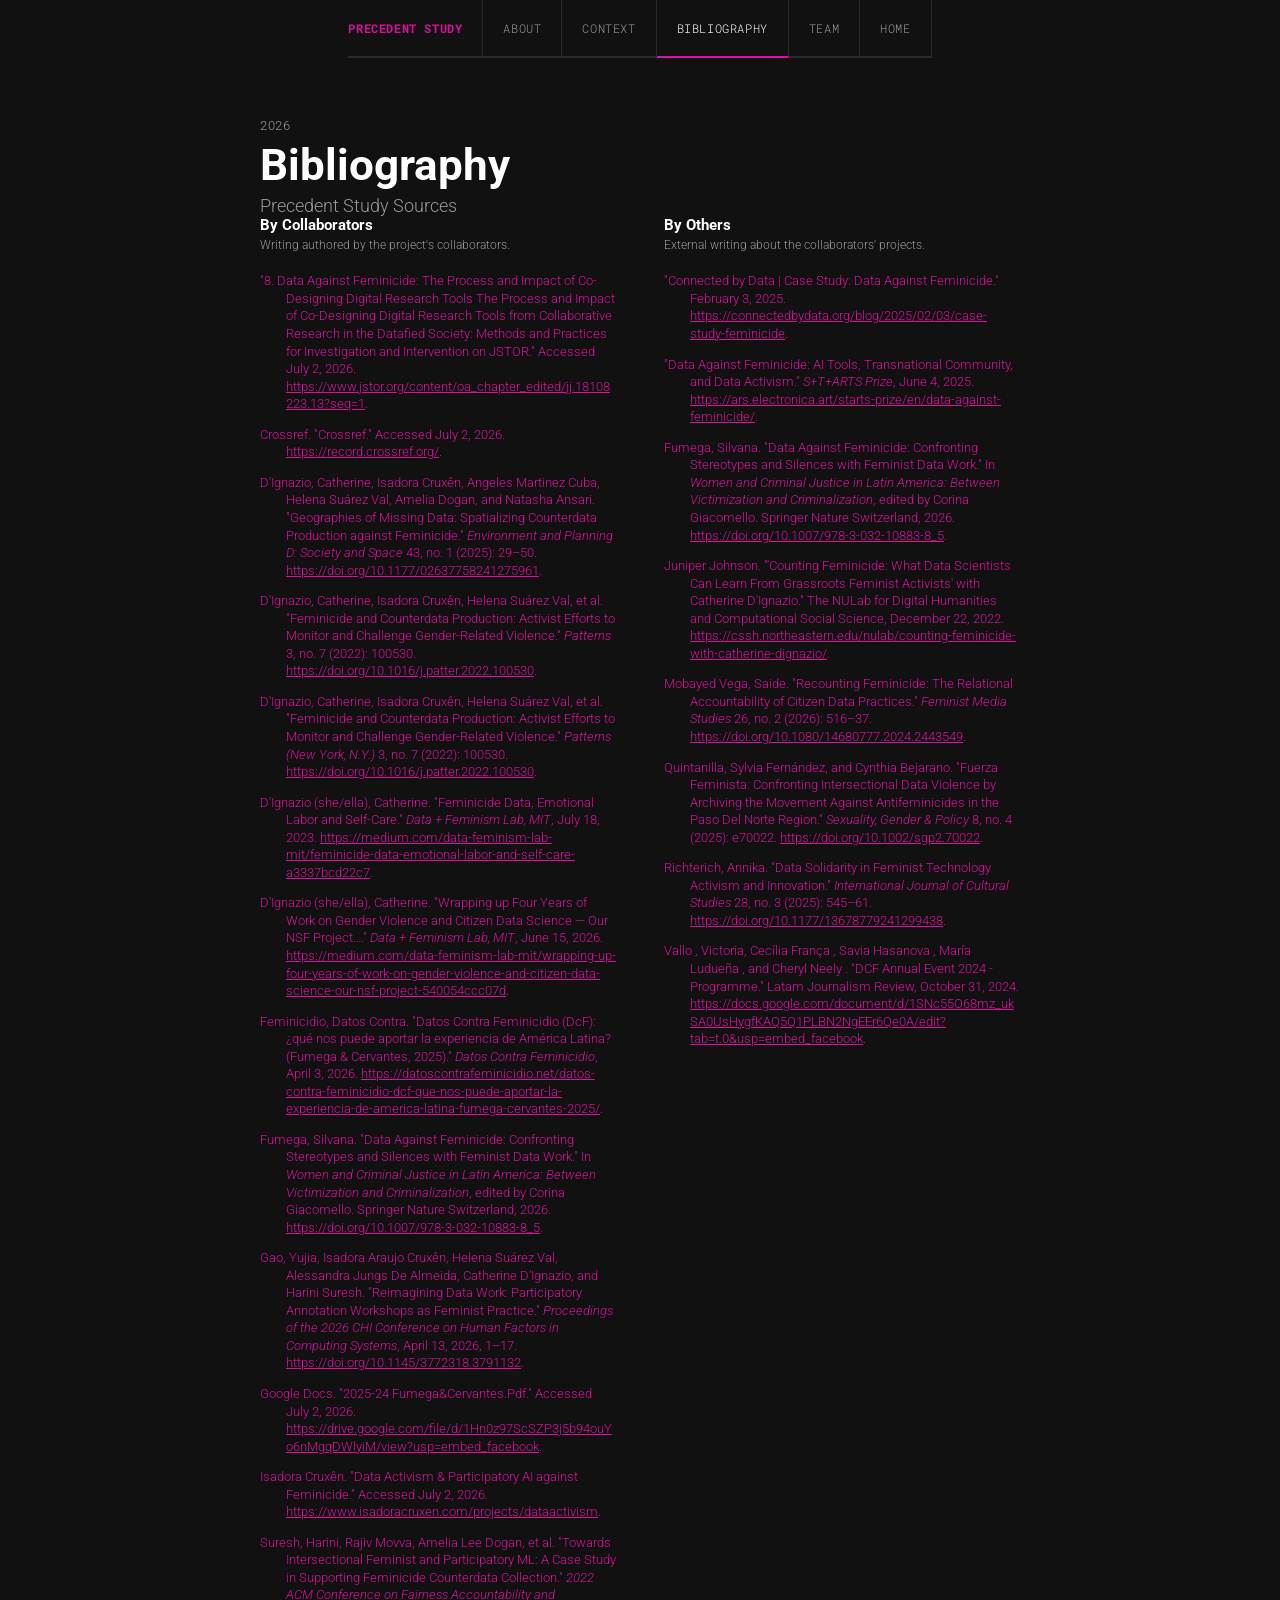
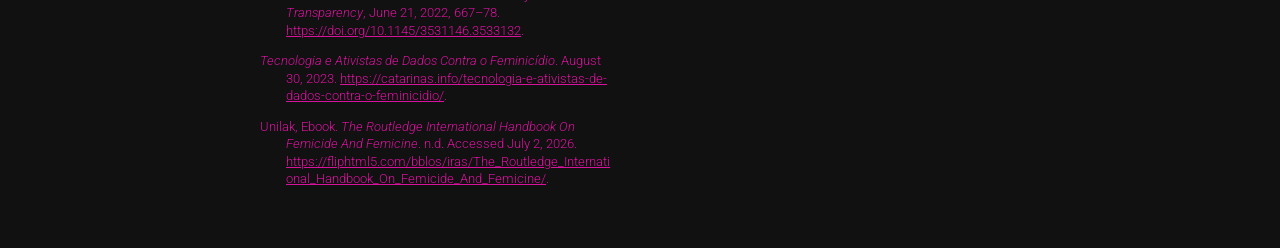
==== bibliography.html @ e040afc7 "Adding the home page into the html In the navigation ribbon" ====
<!DOCTYPE html>
<html lang="en">
<head>                               <!-- Page metadata (not visible on the page) -->
    <meta charset="UTF-8">             <!-- Sets character encoding for special characters -->
    <meta name="viewport" content="width=device-width, initial-scale=1.0">  <!-- Makes layout responsive on mobile -->
    <title>Data Against Feminicide — Bibliography</title>  <!-- Title shown in the browser tab -->
    <link href="https://fonts.googleapis.com/css2?family=Roboto:wght@300;400;700&family=Roboto+Mono:wght@400;700&display=swap" rel="stylesheet">  <!-- Load Google Fonts (Roboto + Roboto Mono) -->
    <link rel="stylesheet" href="style.css">  <!-- Link to our CSS file for styling -->
</head>
<body>
    <!-- Header -->
    <header>
        <div class="left">Precedent Study</div>  <!-- Left side of header with institution name -->
        <nav class="right">                      <!-- Right side navigation between the site's 4 pages -->
            <a href="index.html">About</a>
            <a href="context.html">Context</a>
            <a href="bibliography.html" class="active" aria-current="page">Bibliography</a>  <!-- class="active" highlights this tab; aria-current tells screen readers it's the current page -->
            <a href="team.html">Team</a>
            <a href="home.html">Home</a>
        </nav>
    </header>

    <main>
        <!-- Page intro -->
        <div class="project-meta">2026</div>          <!-- Project year -->
        <div class="project-title">Bibliography</div>  <!-- Main page heading -->
        <div class="project-subtitle">Precedent Study Sources</div>  <!-- Page subheading -->

        <!-- Bibliography section -->
        <div class="bib-columns">  <!-- Grid wrapper to put columns side by side -->

            <!-- Column 1: taken from Zotero -->
            <section class="bib-column">
                <h3 class="bib-column-title">By Collaborators</h3>
                <p class="bib-column-note">Writing authored by the project's collaborators.</p>
                <div class="csl-bib-body" style="line-height: 1.35; margin-left: 2em; text-indent:-2em;">  <!-- Citations pasted in from Zotero/reference manager -->
                    <div class="csl-entry" style="margin-bottom: 1em;">"8. Data Against Feminicide: The Process and Impact of Co-Designing Digital Research Tools The Process and Impact of Co-Designing Digital Research Tools from Collaborative Research in the Datafied Society: Methods and Practices for Investigation and Intervention on JSTOR." Accessed July 2, 2026. <a href="https://www.jstor.org/content/oa_chapter_edited/jj.18108223.13?seq=1" target="_blank" rel="noopener noreferrer">https://www.jstor.org/content/oa_chapter_edited/jj.18108223.13?seq=1</a>.</div>
                    <div class="csl-entry" style="margin-bottom: 1em;">Crossref. "Crossref." Accessed July 2, 2026. <a href="https://record.crossref.org/" target="_blank" rel="noopener noreferrer">https://record.crossref.org/</a>.</div>
                    <div class="csl-entry" style="margin-bottom: 1em;">D'Ignazio, Catherine, Isadora Cruxên, Angeles Martinez Cuba, Helena Suárez Val, Amelia Dogan, and Natasha Ansari. "Geographies of Missing Data: Spatializing Counterdata Production against Feminicide." <i>Environment and Planning D: Society and Space</i> 43, no. 1 (2025): 29–50. <a href="https://doi.org/10.1177/02637758241275961" target="_blank" rel="noopener noreferrer">https://doi.org/10.1177/02637758241275961</a>.</div>
                    <div class="csl-entry" style="margin-bottom: 1em;">D'Ignazio, Catherine, Isadora Cruxên, Helena Suárez Val, et al. "Feminicide and Counterdata Production: Activist Efforts to Monitor and Challenge Gender-Related Violence." <i>Patterns</i> 3, no. 7 (2022): 100530. <a href="https://doi.org/10.1016/j.patter.2022.100530" target="_blank" rel="noopener noreferrer">https://doi.org/10.1016/j.patter.2022.100530</a>.</div>
                    <div class="csl-entry" style="margin-bottom: 1em;">D'Ignazio, Catherine, Isadora Cruxên, Helena Suárez Val, et al. "Feminicide and Counterdata Production: Activist Efforts to Monitor and Challenge Gender-Related Violence." <i>Patterns (New York, N.Y.)</i> 3, no. 7 (2022): 100530. <a href="https://doi.org/10.1016/j.patter.2022.100530" target="_blank" rel="noopener noreferrer">https://doi.org/10.1016/j.patter.2022.100530</a>.</div>
                    <div class="csl-entry" style="margin-bottom: 1em;">D'Ignazio (she/ella), Catherine. "Feminicide Data, Emotional Labor and Self-Care." <i>Data + Feminism Lab, MIT</i>, July 18, 2023. <a href="https://medium.com/data-feminism-lab-mit/feminicide-data-emotional-labor-and-self-care-a3337bcd22c7" target="_blank" rel="noopener noreferrer">https://medium.com/data-feminism-lab-mit/feminicide-data-emotional-labor-and-self-care-a3337bcd22c7</a>.</div>
                    <div class="csl-entry" style="margin-bottom: 1em;">D'Ignazio (she/ella), Catherine. "Wrapping up Four Years of Work on Gender Violence and Citizen Data Science — Our NSF Project…." <i>Data + Feminism Lab, MIT</i>, June 15, 2026. <a href="https://medium.com/data-feminism-lab-mit/wrapping-up-four-years-of-work-on-gender-violence-and-citizen-data-science-our-nsf-project-540054ccc07d" target="_blank" rel="noopener noreferrer">https://medium.com/data-feminism-lab-mit/wrapping-up-four-years-of-work-on-gender-violence-and-citizen-data-science-our-nsf-project-540054ccc07d</a>.</div>
                    <div class="csl-entry" style="margin-bottom: 1em;">Feminicidio, Datos Contra. "Datos Contra Feminicidio (DcF): ¿qué nos puede aportar la experiencia de América Latina? (Fumega &amp; Cervantes, 2025)." <i>Datos Contra Feminicidio</i>, April 3, 2026. <a href="https://datoscontrafeminicidio.net/datos-contra-feminicidio-dcf-que-nos-puede-aportar-la-experiencia-de-america-latina-fumega-cervantes-2025/" target="_blank" rel="noopener noreferrer">https://datoscontrafeminicidio.net/datos-contra-feminicidio-dcf-que-nos-puede-aportar-la-experiencia-de-america-latina-fumega-cervantes-2025/</a>.</div>
                    <div class="csl-entry" style="margin-bottom: 1em;">Fumega, Silvana. "Data Against Feminicide: Confronting Stereotypes and Silences with Feminist Data Work." In <i>Women and Criminal Justice in Latin America: Between Victimization and Criminalization</i>, edited by Corina Giacomello. Springer Nature Switzerland, 2026. <a href="https://doi.org/10.1007/978-3-032-10883-8_5" target="_blank" rel="noopener noreferrer">https://doi.org/10.1007/978-3-032-10883-8_5</a>.</div>
                    <div class="csl-entry" style="margin-bottom: 1em;">Gao, Yujia, Isadora Araujo Cruxên, Helena Suárez Val, Alessandra Jungs De Almeida, Catherine D'Ignazio, and Harini Suresh. "Reimagining Data Work: Participatory Annotation Workshops as Feminist Practice." <i>Proceedings of the 2026 CHI Conference on Human Factors in Computing Systems</i>, April 13, 2026, 1–17. <a href="https://doi.org/10.1145/3772318.3791132" target="_blank" rel="noopener noreferrer">https://doi.org/10.1145/3772318.3791132</a>.</div>
                    <div class="csl-entry" style="margin-bottom: 1em;">Google Docs. "2025-24 Fumega&amp;Cervantes.Pdf." Accessed July 2, 2026. <a href="https://drive.google.com/file/d/1Hn0z97ScSZP3j5b94ouYo6nMgqDWlyiM/view?usp=embed_facebook" target="_blank" rel="noopener noreferrer">https://drive.google.com/file/d/1Hn0z97ScSZP3j5b94ouYo6nMgqDWlyiM/view?usp=embed_facebook</a>.</div>
                    <div class="csl-entry" style="margin-bottom: 1em;">Isadora Cruxên. "Data Activism &amp; Participatory AI against Feminicide." Accessed July 2, 2026. <a href="https://www.isadoracruxen.com/projects/dataactivism" target="_blank" rel="noopener noreferrer">https://www.isadoracruxen.com/projects/dataactivism</a>.</div>
                    <div class="csl-entry" style="margin-bottom: 1em;">Suresh, Harini, Rajiv Movva, Amelia Lee Dogan, et al. "Towards Intersectional Feminist and Participatory ML: A Case Study in Supporting Feminicide Counterdata Collection." <i>2022 ACM Conference on Fairness Accountability and Transparency</i>, June 21, 2022, 667–78. <a href="https://doi.org/10.1145/3531146.3533132" target="_blank" rel="noopener noreferrer">https://doi.org/10.1145/3531146.3533132</a>.</div>
                    <div class="csl-entry" style="margin-bottom: 1em;"><i>Tecnologia e Ativistas de Dados Contra o Feminicídio</i>. August 30, 2023. <a href="https://catarinas.info/tecnologia-e-ativistas-de-dados-contra-o-feminicidio/" target="_blank" rel="noopener noreferrer">https://catarinas.info/tecnologia-e-ativistas-de-dados-contra-o-feminicidio/</a>.</div>
                    <div class="csl-entry">Unilak, Ebook. <i>The Routledge International Handbook On Femicide And Femicine</i>. n.d. Accessed July 2, 2026. <a href="https://fliphtml5.com/bblos/iras/The_Routledge_International_Handbook_On_Femicide_And_Femicine/" target="_blank" rel="noopener noreferrer">https://fliphtml5.com/bblos/iras/The_Routledge_International_Handbook_On_Femicide_And_Femicine/</a>.</div>
                </div>
            </section>

            <!-- Column 2: taken from Zotero -->
            <section class="bib-column">
                <h3 class="bib-column-title">By Others</h3>
                <p class="bib-column-note">External writing about the collaborators' projects.</p>
                <div class="csl-bib-body" style="line-height: 1.35; margin-left: 2em; text-indent:-2em;">
                    <div class="csl-entry" style="margin-bottom: 1em;">"Connected by Data | Case Study: Data Against Feminicide." February 3, 2025. <a href="https://connectedbydata.org/blog/2025/02/03/case-study-feminicide" target="_blank" rel="noopener noreferrer">https://connectedbydata.org/blog/2025/02/03/case-study-feminicide</a>.</div>
                    <div class="csl-entry" style="margin-bottom: 1em;">"Data Against Feminicide: AI Tools, Transnational Community, and Data Activism." <i>S+T+ARTS Prize</i>, June 4, 2025. <a href="https://ars.electronica.art/starts-prize/en/data-against-feminicide/" target="_blank" rel="noopener noreferrer">https://ars.electronica.art/starts-prize/en/data-against-feminicide/</a>.</div>
                    <div class="csl-entry" style="margin-bottom: 1em;">Fumega, Silvana. "Data Against Feminicide: Confronting Stereotypes and Silences with Feminist Data Work." In <i>Women and Criminal Justice in Latin America: Between Victimization and Criminalization</i>, edited by Corina Giacomello. Springer Nature Switzerland, 2026. <a href="https://doi.org/10.1007/978-3-032-10883-8_5" target="_blank" rel="noopener noreferrer">https://doi.org/10.1007/978-3-032-10883-8_5</a>.</div>
                    <div class="csl-entry" style="margin-bottom: 1em;">Juniper Johnson. "'Counting Feminicide: What Data Scientists Can Learn From Grassroots Feminist Activists' with Catherine D'Ignazio." The NULab for Digital Humanities and Computational Social Science, December 22, 2022. <a href="https://cssh.northeastern.edu/nulab/counting-feminicide-with-catherine-dignazio/" target="_blank" rel="noopener noreferrer">https://cssh.northeastern.edu/nulab/counting-feminicide-with-catherine-dignazio/</a>.</div>
                    <div class="csl-entry" style="margin-bottom: 1em;">Mobayed Vega, Saide. "Recounting Feminicide: The Relational Accountability of Citizen Data Practices." <i>Feminist Media Studies</i> 26, no. 2 (2026): 516–37. <a href="https://doi.org/10.1080/14680777.2024.2443549" target="_blank" rel="noopener noreferrer">https://doi.org/10.1080/14680777.2024.2443549</a>.</div>
                    <div class="csl-entry" style="margin-bottom: 1em;">Quintanilla, Sylvia Fernández, and Cynthia Bejarano. "Fuerza Feminista: Confronting Intersectional Data Violence by Archiving the Movement Against Antifeminicides in the Paso Del Norte Region." <i>Sexuality, Gender &amp; Policy</i> 8, no. 4 (2025): e70022. <a href="https://doi.org/10.1002/sgp2.70022" target="_blank" rel="noopener noreferrer">https://doi.org/10.1002/sgp2.70022</a>.</div>
                    <div class="csl-entry" style="margin-bottom: 1em;">Richterich, Annika. "Data Solidarity in Feminist Technology Activism and Innovation." <i>International Journal of Cultural Studies</i> 28, no. 3 (2025): 545–61. <a href="https://doi.org/10.1177/13678779241299438" target="_blank" rel="noopener noreferrer">https://doi.org/10.1177/13678779241299438</a>.</div>
                    <div class="csl-entry">Vallo , Victoria, Cecília França , Savia Hasanova , María Ludueña , and Cheryl Neely . "DCF Annual Event 2024 - Programme." Latam Journalism Review, October 31, 2024. <a href="https://docs.google.com/document/d/1SNc55O68mz_ukSA0UsHygfKAQ5Q1PLBN2NgEEr6Qe0A/edit?tab=t.0&amp;usp=embed_facebook" target="_blank" rel="noopener noreferrer">https://docs.google.com/document/d/1SNc55O68mz_ukSA0UsHygfKAQ5Q1PLBN2NgEEr6Qe0A/edit?tab=t.0&amp;usp=embed_facebook</a>.</div>
                </div>
            </section>

        </div>
    </main>

    <script src="script.js"></script>  <!-- Link to our JS file (currently just a hook for future use) -->
</body>
</html>
---- style.css ----
@import url('https://fonts.googleapis.com/css2?family=Roboto:wght@300;400;700&family=Roboto+Mono:wght@400;700&display=swap');  /* Import Google Fonts */

* {                                  /* Target every element on the page */
  box-sizing: border-box;             /* Include padding/border in an element's width instead of adding to it */
}

body {                              /* Target the entire page body */
  font-family: 'Roboto', sans-serif;  /* Set the font to Roboto, with sans-serif as backup */
  font-weight: 300;                   /* Set default text thickness to light */
  background-color: #111;             /* Set background color to near-black */
  color: rgb(255, 255, 255);           /* Set text color to pink */
  margin: 0;                          /* Remove default spacing around the body */
  padding: 0;                         /* Remove default internal spacing */
}

/* Header */

header {                             /* Target the top header bar (ribbon nav) */
  display: flex;                      /* Lay out header items in a row */
  align-items: center;                /* Vertically center the label and tabs */
  justify-content: center;            /* Horizontally center the label+tabs group; the bar itself still spans the full page width */
  padding: 0 20px;                    /* Add left/right spacing inside the header */
  font-family: 'Roboto Mono', monospace;  /* Give the ribbon a monospace, code-like feel */
  font-size: 12px;                    /* Set font size to 12 pixels */
  letter-spacing: 0.05em;             /* Add slight space between letters */
  text-transform: uppercase;          /* Convert header text to all capital letters */
}

header .left {                       /* Target the left project label */
  padding: 20px 20px 20px 0;          /* Add spacing around the label */
  border-bottom: 2px solid #2a2a2a;   /* Draw the grey line under the label */
  color: rgb(216, 18, 157);           /* Set label color to pink */
  font-weight: 700;                   /* Make the label bold */
}

header .right {                      /* Target the nav holding the page tabs */
  display: flex;                      /* Lay the tabs out in a row */
  flex-wrap: wrap;                    /* Allow tabs to wrap onto a new line on narrow screens */
  border-left: 1px solid #2a2a2a;     /* Draw a divider line before the first tab */
}

header .right a {                    /* Target each nav tab */
  padding: 20px;                      /* Add spacing inside each tab */
  border-right: 1px solid #2a2a2a;    /* Draw a divider line after each tab */
  border-bottom: 2px solid #2a2a2a;   /* Draw the grey line under each tab (lines up with the label's line) */
  color: #999;                        /* Set inactive tab color to muted grey */
  text-decoration: none;              /* Remove the default underline */
}

header .right a:hover,               /* Target a tab when hovered or keyboard-focused */
header .right a:focus-visible {
  color: #fff;                        /* Brighten the tab on hover/focus */
}

header .right a.active {             /* Target the tab for the page currently being viewed */
  color: #fff;                        /* Turn the active tab white */
  border-bottom-color: rgb(216, 18, 157);  /* Change its underline to pink */
}

main {                               /* Target the main content area */
  max-width: 800px;                   /* Limit the maximum width to 800 pixels */
  margin: 60px auto;                  /* Add 60px top/bottom margin, center horizontally */
  padding: 0 20px;                    /* Add 20px left/right padding, no top/bottom */
}

.project-meta {                      /* Target the year label, e.g. "2026" */
  font-size: 13px;                    /* Set font size to 13 pixels */
  color: #999;                        /* Set text color to muted grey */
  letter-spacing: 0.05em;             /* Add slight space between letters */
}

.project-title {                     /* Target the main page heading, e.g. "About" */
  font-size: 44px;                    /* Set font size to 44 pixels */
  font-weight: 700;                   /* Make the text bold */
  line-height: 1.1;                   /* Keep lines close together */
  margin-top: 8px;                    /* Add small space above */
}

.project-subtitle {                  /* Target the page subheading, e.g. "Bibliography" */
  font-size: 18px;                    /* Set font size to 18 pixels */
  font-weight: 300;                   /* Make the text light */
  color: #999;                        /* Set text color to muted grey */
  margin-top: 6px;                    /* Add small space above */
}

.section-title {                      /* Target elements with class="section-title" */
  font-weight: 700;                   /* Make the text bold */
  text-transform: uppercase;          /* Convert text to all capital letters */
  margin-top: 56px;                   /* Add 56 pixels of space above this element */
  margin-bottom: 16px;                /* Add 16 pixels of space below this element */
  padding-bottom: 8px;                /* Add 8 pixels of space inside, below the text */
  font-size: 13px;                    /* Set font size to 13 pixels */
  letter-spacing: 0.08em;             /* Add space between letters */
  border-bottom: 1px solid #2a2a2a;   /* Add a thin line below the section label */
}

/* Collaborators list */

.people-list {                       /* Target the list of collaborators */
  list-style: none;                   /* Remove the default bullet points */
  margin: 0;                          /* Remove default spacing */
  padding: 0;                         /* Remove default spacing */
}

.people-list li {                    /* Target each person row in the list */
  display: flex;                      /* Put name and badge on the same row */
  align-items: baseline;              /* Align text of name and badge */
  justify-content: space-between;     /* Push name left, badge right */
  padding: 12px 0;                    /* Add 12px spacing above/below each row */
  border-bottom: 1px solid #2a2a2a;   /* Add a thin divider line under each row */
  font-size: 15px;                    /* Set font size to 15 pixels */
  font-weight: 300;                   /* Make the text light */
}

.people-list li:first-child {        /* Target only the first person in the list */
  padding-top: 0;                     /* Remove extra space above the first row */
}

.person-country {                    /* Target the country code badge, e.g. "US" */
  font-size: 11px;                    /* Set font size to 11 pixels */
  font-weight: 700;                   /* Make the text bold */
  letter-spacing: 0.08em;             /* Add space between letters */
  color: #111;                        /* Set text color to near-black */
  background-color: rgb(216, 18, 157);  /* Set background color to pink */
  padding: 3px 8px;                   /* Add small spacing inside the badge */
}

/* Bibliography grid */

.bib-columns {                       /* Target the wrapper holding both bibliography lists */
  display: grid;                      /* Arrange children into a grid */
  grid-template-columns: 1fr 1fr;     /* Create 2 equal-width columns */
  gap: 48px;                          /* Add space between the two columns */
}

.bib-column-title {                  /* Target each column's heading, e.g. "By Collaborators" */
  font-size: 15px;                    /* Set font size to 15 pixels */
  font-weight: 700;                   /* Make the text bold */
  margin: 0 0 4px 0;                  /* Add small space below only */
}

.bib-column-note {                   /* Target the short description under each column heading */
  font-size: 12px;                    /* Set font size to 12 pixels */
  color: #999;                        /* Set text color to muted grey */
  margin: 0 0 20px 0;                 /* Add space below only */
  font-weight: 300;                   /* Make the text light */
}

.csl-bib-body {                      /* Target the block of citations inside each column */
  font-size: 13px;                    /* Set font size to 13 pixels */
  font-weight: 300;                   /* Make the text light */
  color: rgb(216, 18, 157);           /* Set text color to pink */
  word-break: break-word;             /* Prevent long URLs from overflowing */
}

.csl-bib-body a {                    /* Target links inside citations */
  color: rgb(216, 18, 157);           /* Set link color to match body text */
  text-decoration: underline;         /* Keep the underline so links are easy to spot */
}

.csl-bib-body a:hover,               /* Target links when hovered or keyboard-focused */
.csl-bib-body a:focus-visible {
  color: #fff;                        /* Turn white on hover/focus for extra visibility */
}

.csl-bib-body--placeholder {         /* Target the placeholder bibliography column */
  color: #555;                        /* Set text color to dim grey */
  font-style: italic;                 /* Italicize the text */
}

.csl-entry--placeholder {            /* Target each placeholder citation entry */
  border-left: 2px solid #2a2a2a;     /* Add a marker line on the left */
  padding-left: 10px;                 /* Add spacing between the line and text */
  margin-left: -12px;                 /* Pull the line back to align with other entries */
  text-indent: 0 !important;          /* Cancel the hanging indent used on real citations */
}

/* About / Context body copy */

.body-text {                         /* Target paragraphs of prose on About/Context pages */
  font-size: 15px;                    /* Set font size to 15 pixels */
  font-weight: 300;                   /* Make the text light */
  line-height: 1.6;                   /* Add breathing room between lines */
  margin: 0 0 20px 0;                 /* Add space below only */
}

.objectives-list {                   /* Target the list of project objectives */
  margin: 0 0 20px 0;                 /* Add space below only */
  padding-left: 20px;                 /* Keep default bullet indent */
  font-size: 15px;                    /* Set font size to 15 pixels */
  font-weight: 300;                   /* Make the text light */
  line-height: 1.6;                   /* Add breathing room between lines */
}

.objectives-list li {                /* Target each objective item */
  margin-bottom: 10px;                /* Add space below each item */
}

.placeholder-note {                  /* Target copy that still needs to be written */
  font-style: italic;                 /* Italicize the text */
  color: #555;                        /* Set text color to dim grey */
}

/* Mobile */

@media (max-width: 640px) {          /* Apply these styles only on screens 640px wide or smaller */
  header {                            /* Target the header on small screens */
    flex-direction: column;           /* Stack the label above the tabs */
    align-items: stretch;             /* Let the tab row use the full width */
    padding: 0 16px;                  /* Reduce side padding */
  }

  header .left {                      /* Target the project label on small screens */
    padding: 16px 0 12px 0;           /* Reduce vertical spacing */
  }

  header .right {                     /* Target the tab row on small screens */
    border-left: none;                /* Drop the leading divider once stacked */
  }

  header .right a {                   /* Target each tab on small screens */
    padding: 12px 14px;                /* Reduce tab padding */
  }

  .project-title {                    /* Target the page heading on small screens */
    font-size: 32px;                  /* Reduce font size to 32 pixels */
  }

  .bib-columns {                      /* Target the bibliography grid on small screens */
    grid-template-columns: 1fr;       /* Switch to a single column */
    gap: 40px;                        /* Add space between the stacked columns */
  }
}
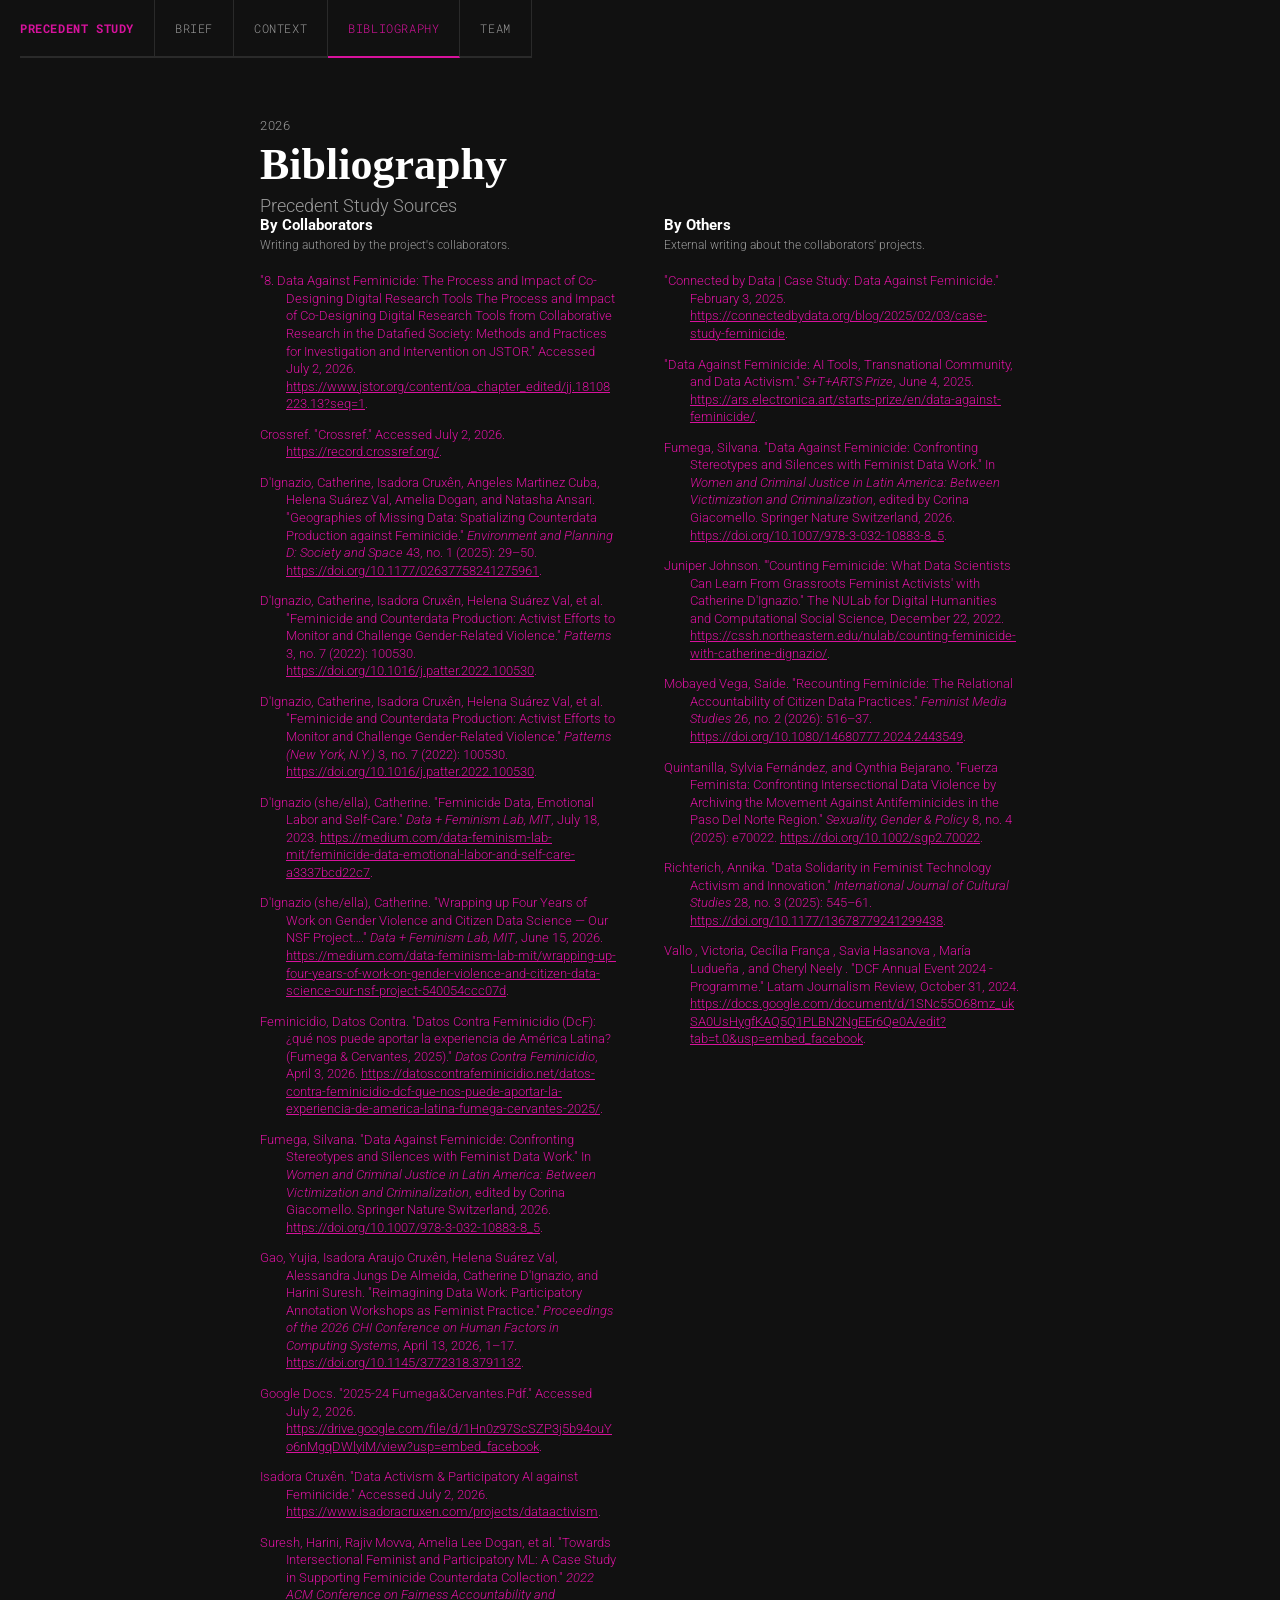
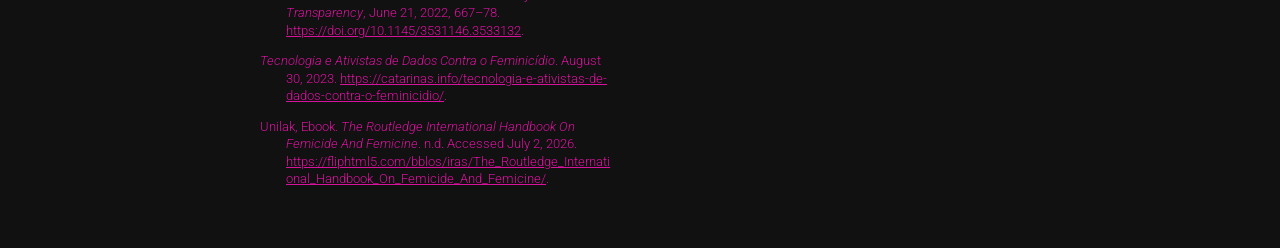
==== commit eb41fafa: "Complete Overhaul of formatting Removed home page" ====
--- a/bibliography.html
+++ b/bibliography.html
@@ -12,11 +12,10 @@
     <header>
         <div class="left">Precedent Study</div>  <!-- Left side of header with institution name -->
         <nav class="right">                      <!-- Right side navigation between the site's 4 pages -->
-            <a href="index.html">About</a>
+            <a href="index.html">Brief</a>
             <a href="context.html">Context</a>
             <a href="bibliography.html" class="active" aria-current="page">Bibliography</a>  <!-- class="active" highlights this tab; aria-current tells screen readers it's the current page -->
             <a href="team.html">Team</a>
-            <a href="home.html">Home</a>
         </nav>
     </header>
 
--- a/style.css
+++ b/style.css
@@ -18,7 +18,6 @@
 header {                             /* Target the top header bar (ribbon nav) */
   display: flex;                      /* Lay out header items in a row */
   align-items: center;                /* Vertically center the label and tabs */
-  justify-content: center;            /* Horizontally center the label+tabs group; the bar itself still spans the full page width */
   padding: 0 20px;                    /* Add left/right spacing inside the header */
   font-family: 'Roboto Mono', monospace;  /* Give the ribbon a monospace, code-like feel */
   font-size: 12px;                    /* Set font size to 12 pixels */
@@ -53,7 +52,7 @@
 }
 
 header .right a.active {             /* Target the tab for the page currently being viewed */
-  color: #fff;                        /* Turn the active tab white */
+  color: rgb(216, 18, 157);           /* Turn the active tab pink to match the site's accent color */
   border-bottom-color: rgb(216, 18, 157);  /* Change its underline to pink */
 }
 
@@ -70,6 +69,7 @@
 }
 
 .project-title {                     /* Target the main page heading, e.g. "About" */
+  font-family: Georgia, 'Times New Roman', Times, serif;  /* Use a serif font just for the headline */
   font-size: 44px;                    /* Set font size to 44 pixels */
   font-weight: 700;                   /* Make the text bold */
   line-height: 1.1;                   /* Keep lines close together */
@@ -201,6 +201,26 @@
   color: #555;                        /* Set text color to dim grey */
 }
 
+/* Callout box */
+
+.callout {                           /* Target a highlighted callout box, e.g. a "Note" */
+  border-left: 3px solid rgb(216, 18, 157);  /* Add a pink accent line on the left */
+  background-color: #1a1a1a;          /* Set a slightly lighter background than the page */
+  padding: 20px 24px;                 /* Add spacing inside the box */
+  margin: 24px 0;                     /* Add spacing above/below the box */
+  font-style: italic;                 /* Italicize the text */
+  font-size: 14px;                    /* Set font size to 14 pixels */
+  line-height: 1.6;                   /* Add breathing room between lines */
+}
+
+.callout-label {                     /* Target the bold label at the start of a callout, e.g. "NOTE" */
+  font-style: normal;                 /* Cancel the italic set on .callout */
+  font-weight: 700;                   /* Make the label bold */
+  color: rgb(216, 18, 157);           /* Set label color to pink */
+  text-transform: uppercase;          /* Convert the label to all capital letters */
+  margin-right: 6px;                  /* Add a little space after the label */
+}
+
 /* Mobile */
 
 @media (max-width: 640px) {          /* Apply these styles only on screens 640px wide or smaller */
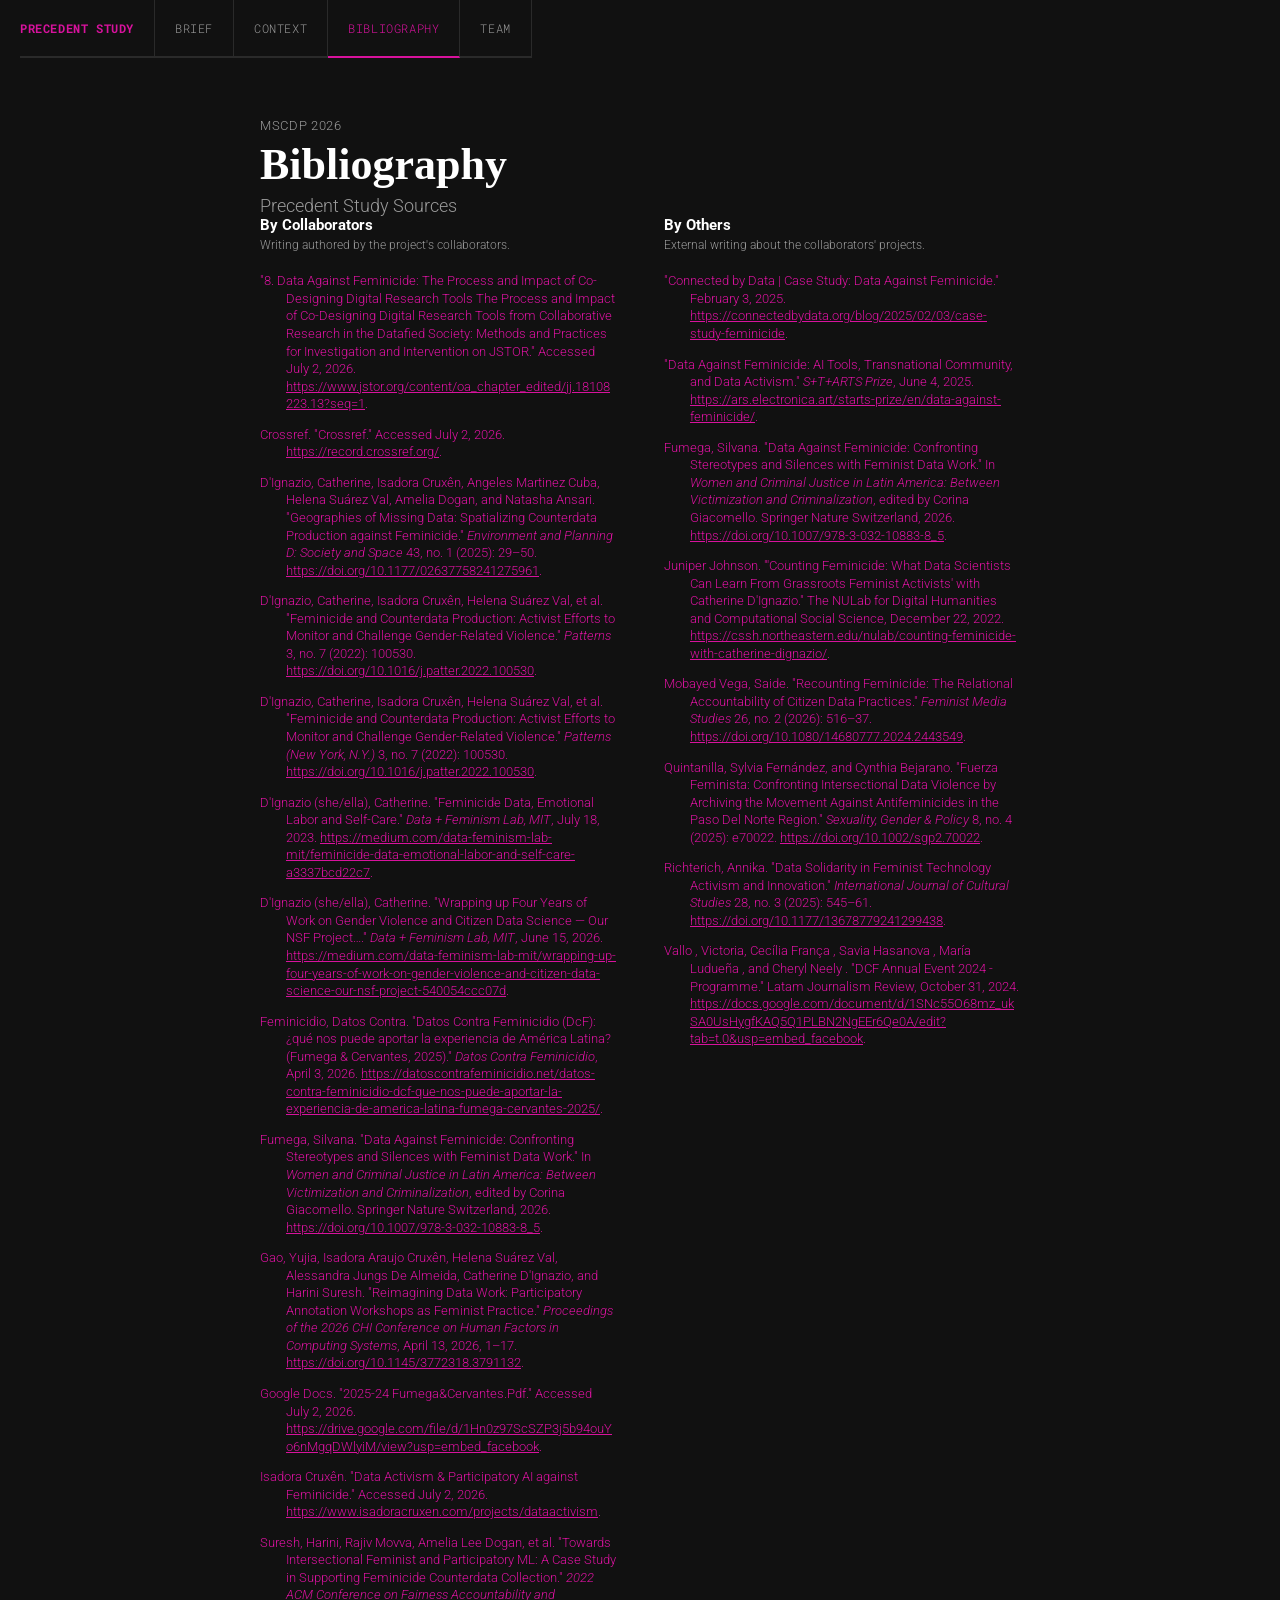
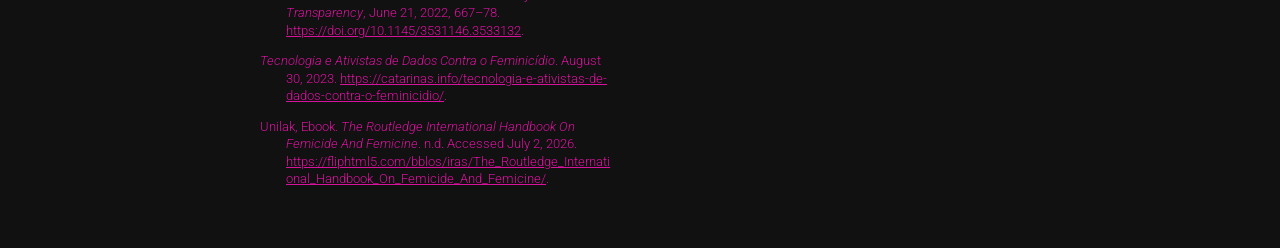
==== commit 8c0e370f: "Update bibliography.html Changing headings" ====
--- a/bibliography.html
+++ b/bibliography.html
@@ -21,7 +21,7 @@
 
     <main>
         <!-- Page intro -->
-        <div class="project-meta">2026</div>          <!-- Project year -->
+        <div class="project-meta">MSCDP 2026</div>          <!-- Project year -->
         <div class="project-title">Bibliography</div>  <!-- Main page heading -->
         <div class="project-subtitle">Precedent Study Sources</div>  <!-- Page subheading -->
 
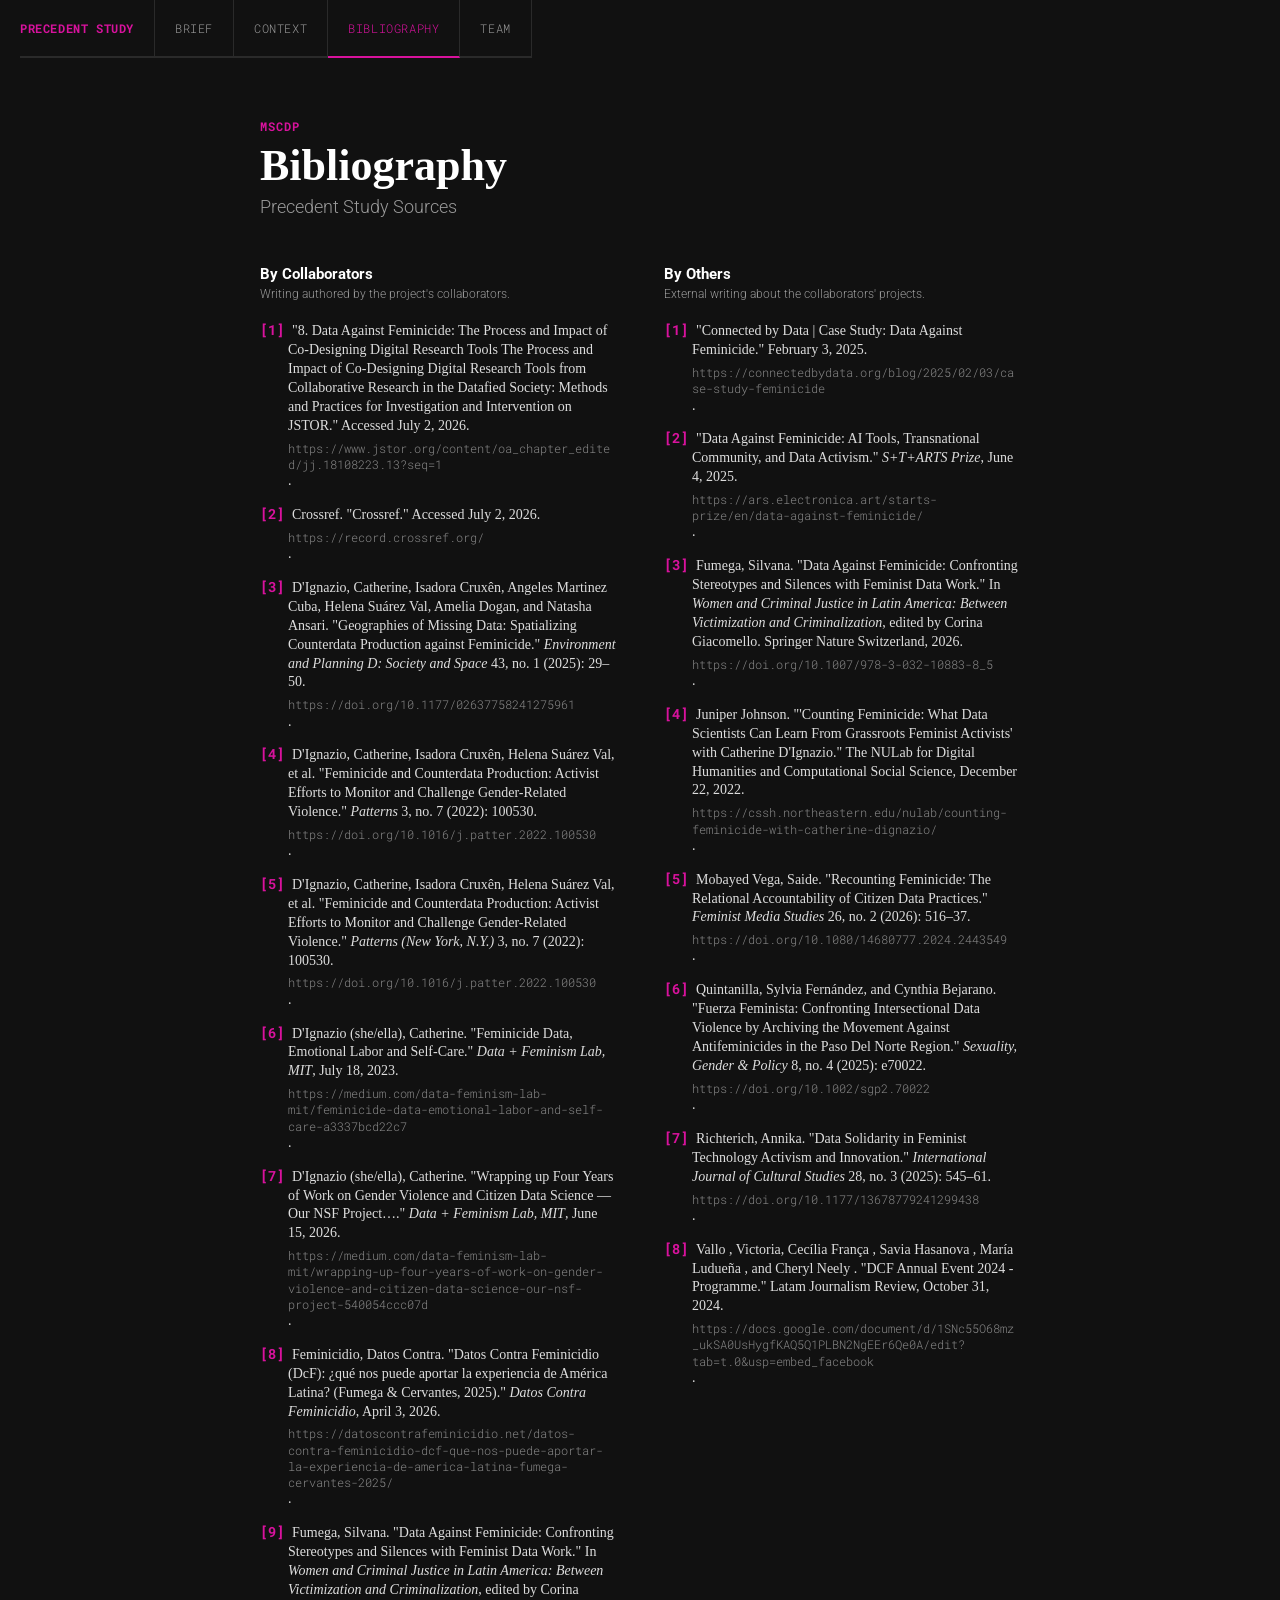
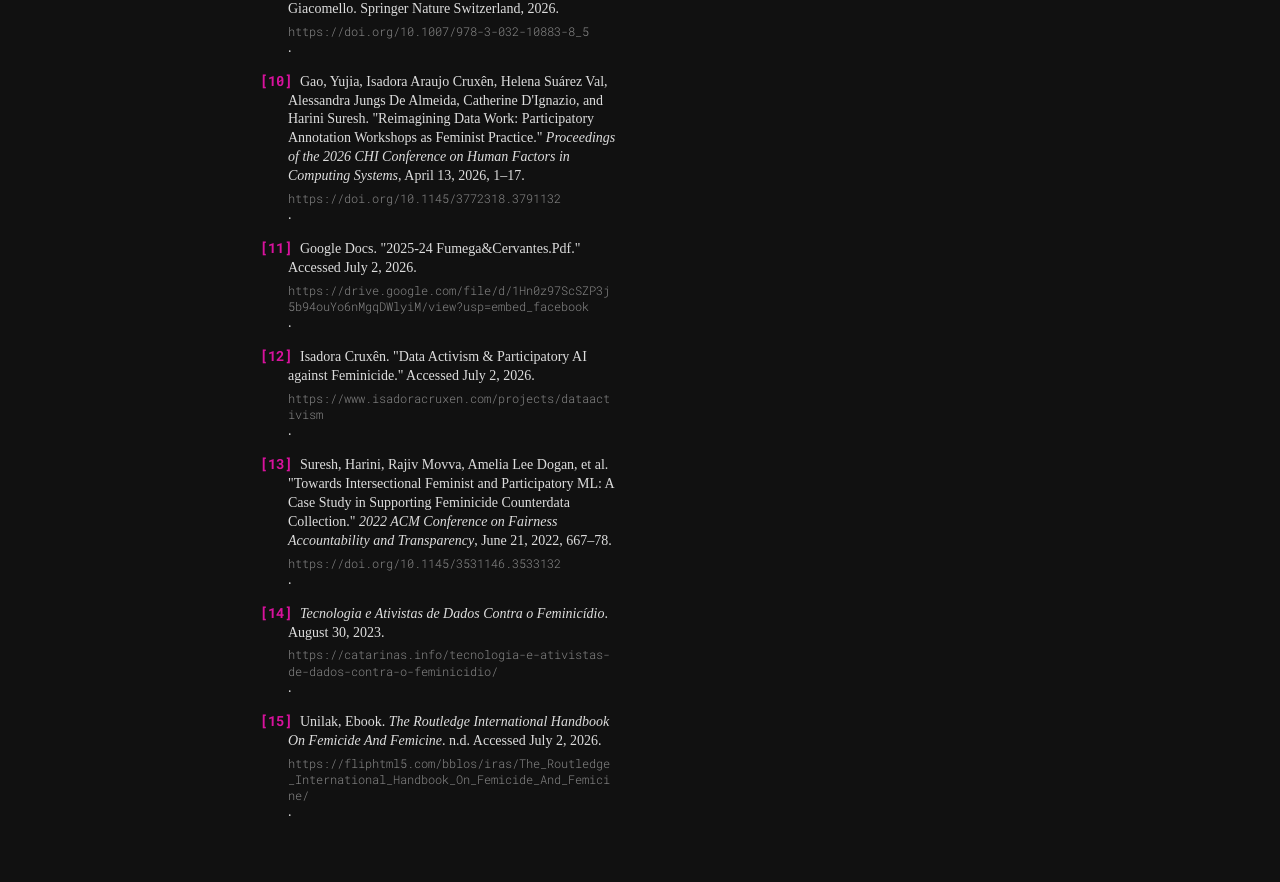
==== commit 845b77ec: "Updating the Headers in everything Also adjusted the CSS" ====
--- a/bibliography.html
+++ b/bibliography.html
@@ -21,7 +21,7 @@
 
     <main>
         <!-- Page intro -->
-        <div class="project-meta">MSCDP 2026</div>          <!-- Project year -->
+        <div class="project-meta">MSCDP</div>          <!-- Project year -->
         <div class="project-title">Bibliography</div>  <!-- Main page heading -->
         <div class="project-subtitle">Precedent Study Sources</div>  <!-- Page subheading -->
 
--- a/style.css
+++ b/style.css
@@ -8,7 +8,7 @@
   font-family: 'Roboto', sans-serif;  /* Set the font to Roboto, with sans-serif as backup */
   font-weight: 300;                   /* Set default text thickness to light */
   background-color: #111;             /* Set background color to near-black */
-  color: rgb(255, 255, 255);           /* Set text color to pink */
+  color: rgb(255, 255, 255);           /* Set text color to white */
   margin: 0;                          /* Remove default spacing around the body */
   padding: 0;                         /* Remove default internal spacing */
 }
@@ -62,10 +62,13 @@
   padding: 0 20px;                    /* Add 20px left/right padding, no top/bottom */
 }
 
-.project-meta {                      /* Target the year label, e.g. "2026" */
-  font-size: 13px;                    /* Set font size to 13 pixels */
-  color: #999;                        /* Set text color to muted grey */
-  letter-spacing: 0.05em;             /* Add slight space between letters */
+.project-meta {                      /* Target the small eyebrow label above the headline, e.g. "2026" */
+  font-family: 'Roboto Mono', monospace;  /* Match the ribbon's monospace look */
+  font-size: 12px;                    /* Set font size to 12 pixels */
+  font-weight: 700;                   /* Make the label bold */
+  color: rgb(216, 18, 157);           /* Set label color to pink, like the reference's eyebrow text */
+  letter-spacing: 0.08em;             /* Add space between letters */
+  text-transform: uppercase;          /* Convert the label to all capital letters */
 }
 
 .project-title {                     /* Target the main page heading, e.g. "About" */
@@ -131,6 +134,7 @@
   display: grid;                      /* Arrange children into a grid */
   grid-template-columns: 1fr 1fr;     /* Create 2 equal-width columns */
   gap: 48px;                          /* Add space between the two columns */
+  margin-top: 48px;                   /* Add space above, separating it from the subtitle */
 }
 
 .bib-column-title {                  /* Target each column's heading, e.g. "By Collaborators" */
@@ -147,20 +151,39 @@
 }
 
 .csl-bib-body {                      /* Target the block of citations inside each column */
-  font-size: 13px;                    /* Set font size to 13 pixels */
-  font-weight: 300;                   /* Make the text light */
-  color: rgb(216, 18, 157);           /* Set text color to pink */
+  font-family: Georgia, 'Times New Roman', Times, serif;  /* Use a serif font to match the reference's academic citation look */
+  font-size: 14px;                    /* Set font size to 14 pixels */
+  font-weight: 300;                   /* Make the text light */
+  color: #ddd;                        /* Set text color to soft white */
   word-break: break-word;             /* Prevent long URLs from overflowing */
-}
-
-.csl-bib-body a {                    /* Target links inside citations */
-  color: rgb(216, 18, 157);           /* Set link color to match body text */
-  text-decoration: underline;         /* Keep the underline so links are easy to spot */
+  counter-reset: citation;            /* Start a fresh "[1] [2] [3]..." counter for this column */
+}
+
+.csl-entry {                         /* Target each individual citation entry */
+  counter-increment: citation;        /* Advance the counter by 1 for every entry */
+}
+
+.csl-entry::before {                 /* Insert a numbered marker before each citation */
+  content: "[" counter(citation) "] ";  /* Build the "[1] " label from the counter above */
+  color: rgb(216, 18, 157);           /* Set the marker color to pink */
+  font-family: 'Roboto Mono', monospace;  /* Give the marker a monospace look, matching the ribbon */
+  font-weight: 700;                   /* Make the marker bold */
+}
+
+.csl-bib-body a {                    /* Target links inside citations (the DOI/URL line) */
+  display: block;                     /* Push the link onto its own line below the citation text */
+  text-indent: 0;                     /* Cancel the hanging indent for this line */
+  margin-top: 4px;                    /* Add a little space above the link */
+  font-family: 'Roboto Mono', monospace;  /* Give the link a small monospace look, like a DOI */
+  font-size: 12px;                    /* Set font size to 12 pixels */
+  color: #888;                        /* Set link color to muted grey, matching the reference's DOI style */
+  text-decoration: none;              /* Remove the underline for a cleaner look */
 }
 
 .csl-bib-body a:hover,               /* Target links when hovered or keyboard-focused */
 .csl-bib-body a:focus-visible {
-  color: #fff;                        /* Turn white on hover/focus for extra visibility */
+  color: #fff;                        /* Brighten the link on hover/focus */
+  text-decoration: underline;         /* Restore the underline as a hover cue */
 }
 
 .csl-bib-body--placeholder {         /* Target the placeholder bibliography column */
@@ -208,6 +231,7 @@
   background-color: #1a1a1a;          /* Set a slightly lighter background than the page */
   padding: 20px 24px;                 /* Add spacing inside the box */
   margin: 24px 0;                     /* Add spacing above/below the box */
+  font-family: Georgia, 'Times New Roman', Times, serif;  /* Use a serif font to match the reference's callout style */
   font-style: italic;                 /* Italicize the text */
   font-size: 14px;                    /* Set font size to 14 pixels */
   line-height: 1.6;                   /* Add breathing room between lines */
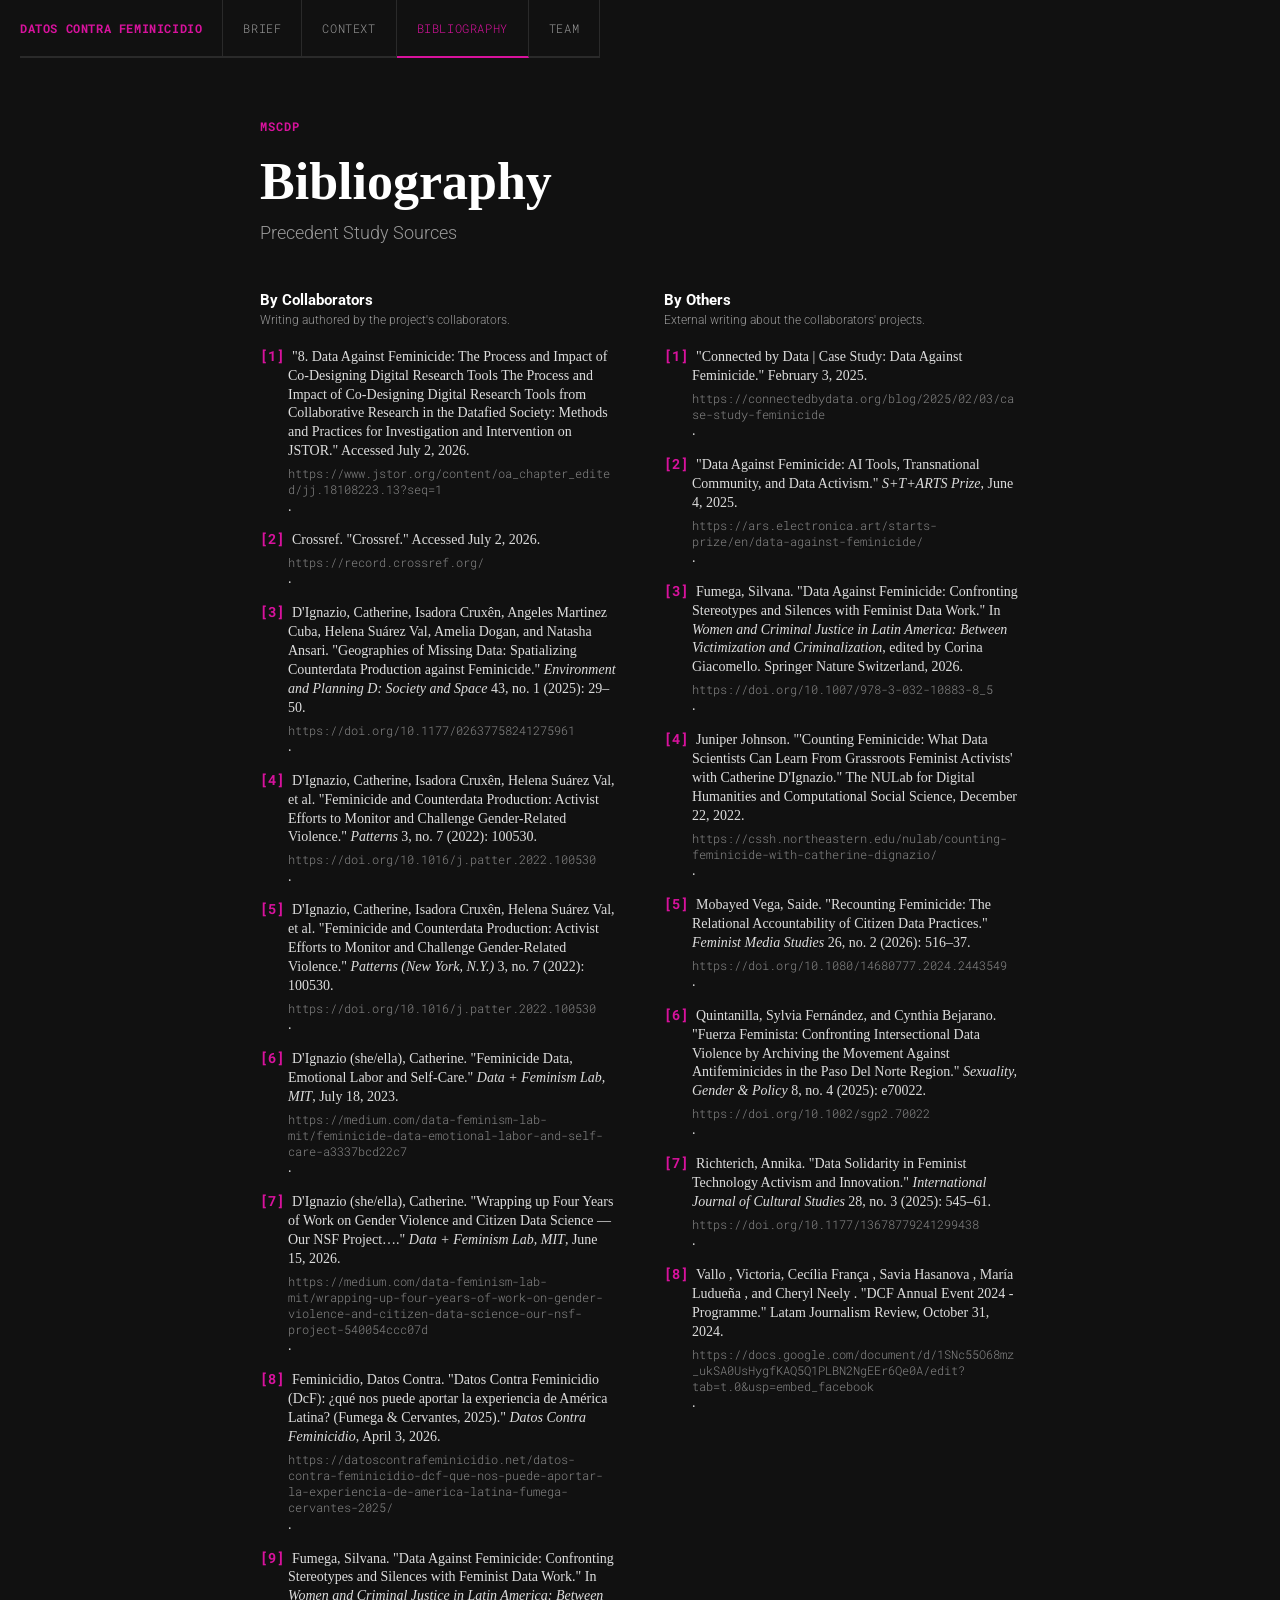
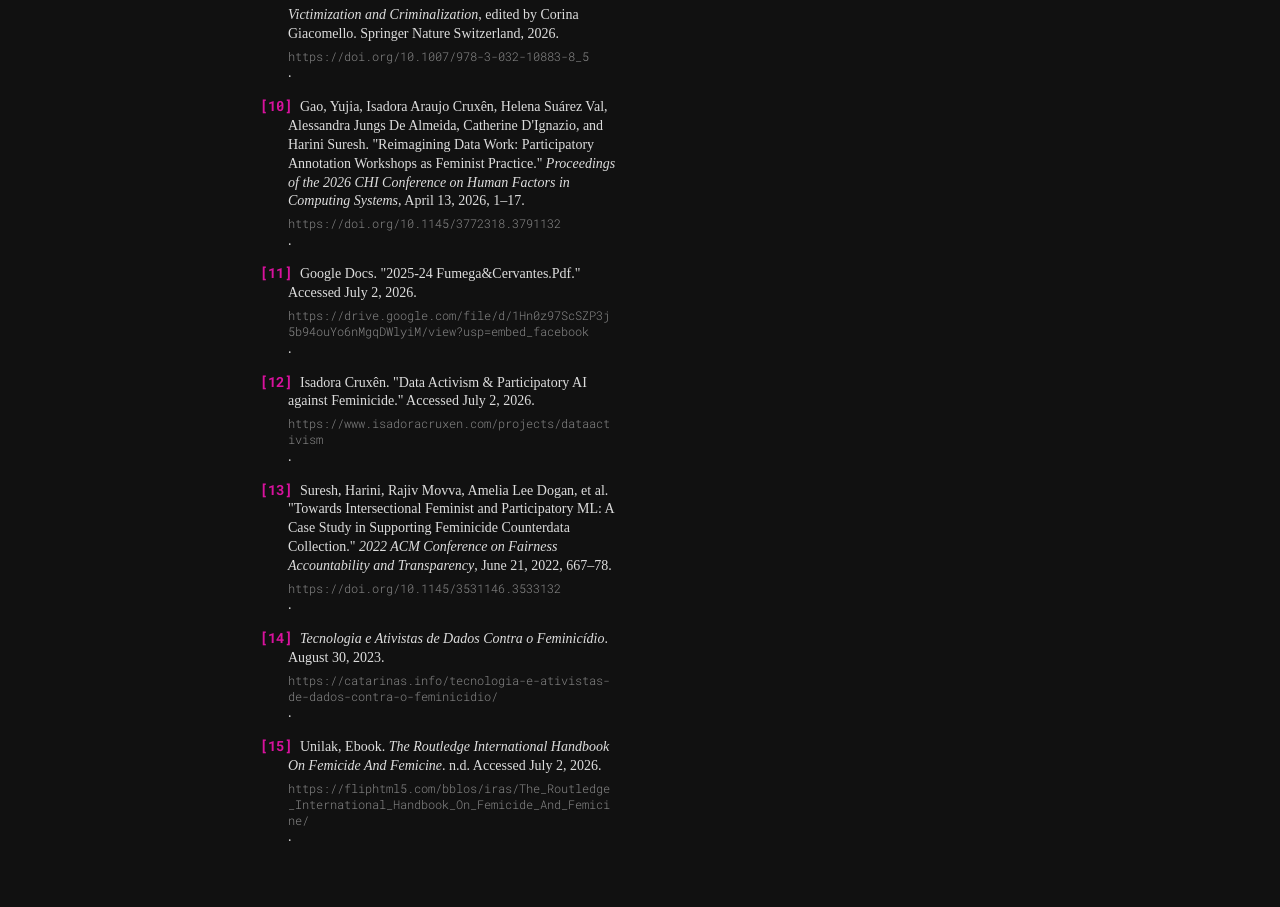
==== commit bdc190d0: "Adjusting HTML adding context to the project, adjusting text and subheadings elsewhere" ====
--- a/bibliography.html
+++ b/bibliography.html
@@ -10,7 +10,7 @@
 <body>
     <!-- Header -->
     <header>
-        <div class="left">Precedent Study</div>  <!-- Left side of header with institution name -->
+        <div class="left">Datos Contra Feminicidio</div>  <!-- Left side of header with institution name -->
         <nav class="right">                      <!-- Right side navigation between the site's 4 pages -->
             <a href="index.html">Brief</a>
             <a href="context.html">Context</a>
--- a/style.css
+++ b/style.css
@@ -73,17 +73,17 @@
 
 .project-title {                     /* Target the main page heading, e.g. "About" */
   font-family: Georgia, 'Times New Roman', Times, serif;  /* Use a serif font just for the headline */
-  font-size: 44px;                    /* Set font size to 44 pixels */
+  font-size: 52px;                    /* Set font size to 52 pixels, matching the reference's larger headline scale */
   font-weight: 700;                   /* Make the text bold */
-  line-height: 1.1;                   /* Keep lines close together */
-  margin-top: 8px;                    /* Add small space above */
+  line-height: 1.15;                  /* Keep lines close together, with a touch more room for the bigger size */
+  margin-top: 18px;                   /* Add more space above, separating it from the eyebrow label */
 }
 
 .project-subtitle {                  /* Target the page subheading, e.g. "Bibliography" */
   font-size: 18px;                    /* Set font size to 18 pixels */
   font-weight: 300;                   /* Make the text light */
   color: #999;                        /* Set text color to muted grey */
-  margin-top: 6px;                    /* Add small space above */
+  margin-top: 10px;                   /* Add a bit more space above */
 }
 
 .section-title {                      /* Target elements with class="section-title" */
@@ -229,8 +229,8 @@
 .callout {                           /* Target a highlighted callout box, e.g. a "Note" */
   border-left: 3px solid rgb(216, 18, 157);  /* Add a pink accent line on the left */
   background-color: #1a1a1a;          /* Set a slightly lighter background than the page */
-  padding: 20px 24px;                 /* Add spacing inside the box */
-  margin: 24px 0;                     /* Add spacing above/below the box */
+  padding: 24px 28px;                 /* Add spacing inside the box, matching the reference's roomier padding */
+  margin: 32px 0;                     /* Add spacing above/below the box */
   font-family: Georgia, 'Times New Roman', Times, serif;  /* Use a serif font to match the reference's callout style */
   font-style: italic;                 /* Italicize the text */
   font-size: 14px;                    /* Set font size to 14 pixels */
@@ -245,6 +245,56 @@
   margin-right: 6px;                  /* Add a little space after the label */
 }
 
+/* Timeline */
+
+.timeline-row {                      /* Target a single timeline row: year, dot, and text */
+  display: grid;                      /* Lay the three parts out side by side */
+  grid-template-columns: 64px 24px 1fr;  /* Fixed width for the year, fixed width for the dot column, the rest for text */
+}
+
+.timeline-year {                     /* Target the year label on the left */
+  text-align: right;                  /* Right-align the year against the dot column */
+  padding-right: 12px;                /* Add space between the year and the dot */
+  padding-top: 2px;                   /* Nudge down to align with the dot */
+  font-family: 'Roboto Mono', monospace;  /* Match the site's monospace labels */
+  font-size: 13px;                    /* Set font size to 13 pixels */
+  font-weight: 700;                   /* Make the year bold */
+}
+
+.timeline-marker {                   /* Target the column holding the dot and connecting line */
+  position: relative;                 /* Let the line be positioned relative to this column */
+  display: flex;                      /* Center the dot horizontally */
+  justify-content: center;            /* Center the dot horizontally within the column */
+}
+
+.timeline-dot {                      /* Target the small circle marking each entry */
+  width: 8px;                         /* Set the dot's width */
+  height: 8px;                        /* Set the dot's height */
+  margin-top: 6px;                    /* Nudge the dot down to align with the year/text */
+  border-radius: 50%;                 /* Turn the square into a circle */
+  background-color: rgb(216, 18, 157);  /* Set the dot color to pink, matching the site's accent color */
+  z-index: 1;                         /* Keep the dot above the connecting line */
+}
+
+.timeline-line {                     /* Target the vertical line connecting one dot to the next */
+  position: absolute;                 /* Position the line independently of normal flow */
+  top: 14px;                          /* Start the line just below the dot */
+  bottom: -16px;                      /* Extend the line down into the next row's gap */
+  width: 1px;                         /* Keep the line thin */
+  background-color: #2a2a2a;          /* Match the grey divider color used elsewhere on the site */
+}
+
+.timeline-text {                     /* Target the description text for each entry */
+  margin: 0 0 24px 0;                  /* Add space below, separating this row from the next */
+  font-size: 15px;                    /* Set font size to 15 pixels */
+  font-weight: 300;                   /* Make the text light */
+  line-height: 1.6;                   /* Add breathing room between lines */
+}
+
+.timeline-row:last-child .timeline-text {  /* Target the description in the final row */
+  margin-bottom: 0;                    /* Remove the extra space after the last entry */
+}
+
 /* Mobile */
 
 @media (max-width: 640px) {          /* Apply these styles only on screens 640px wide or smaller */
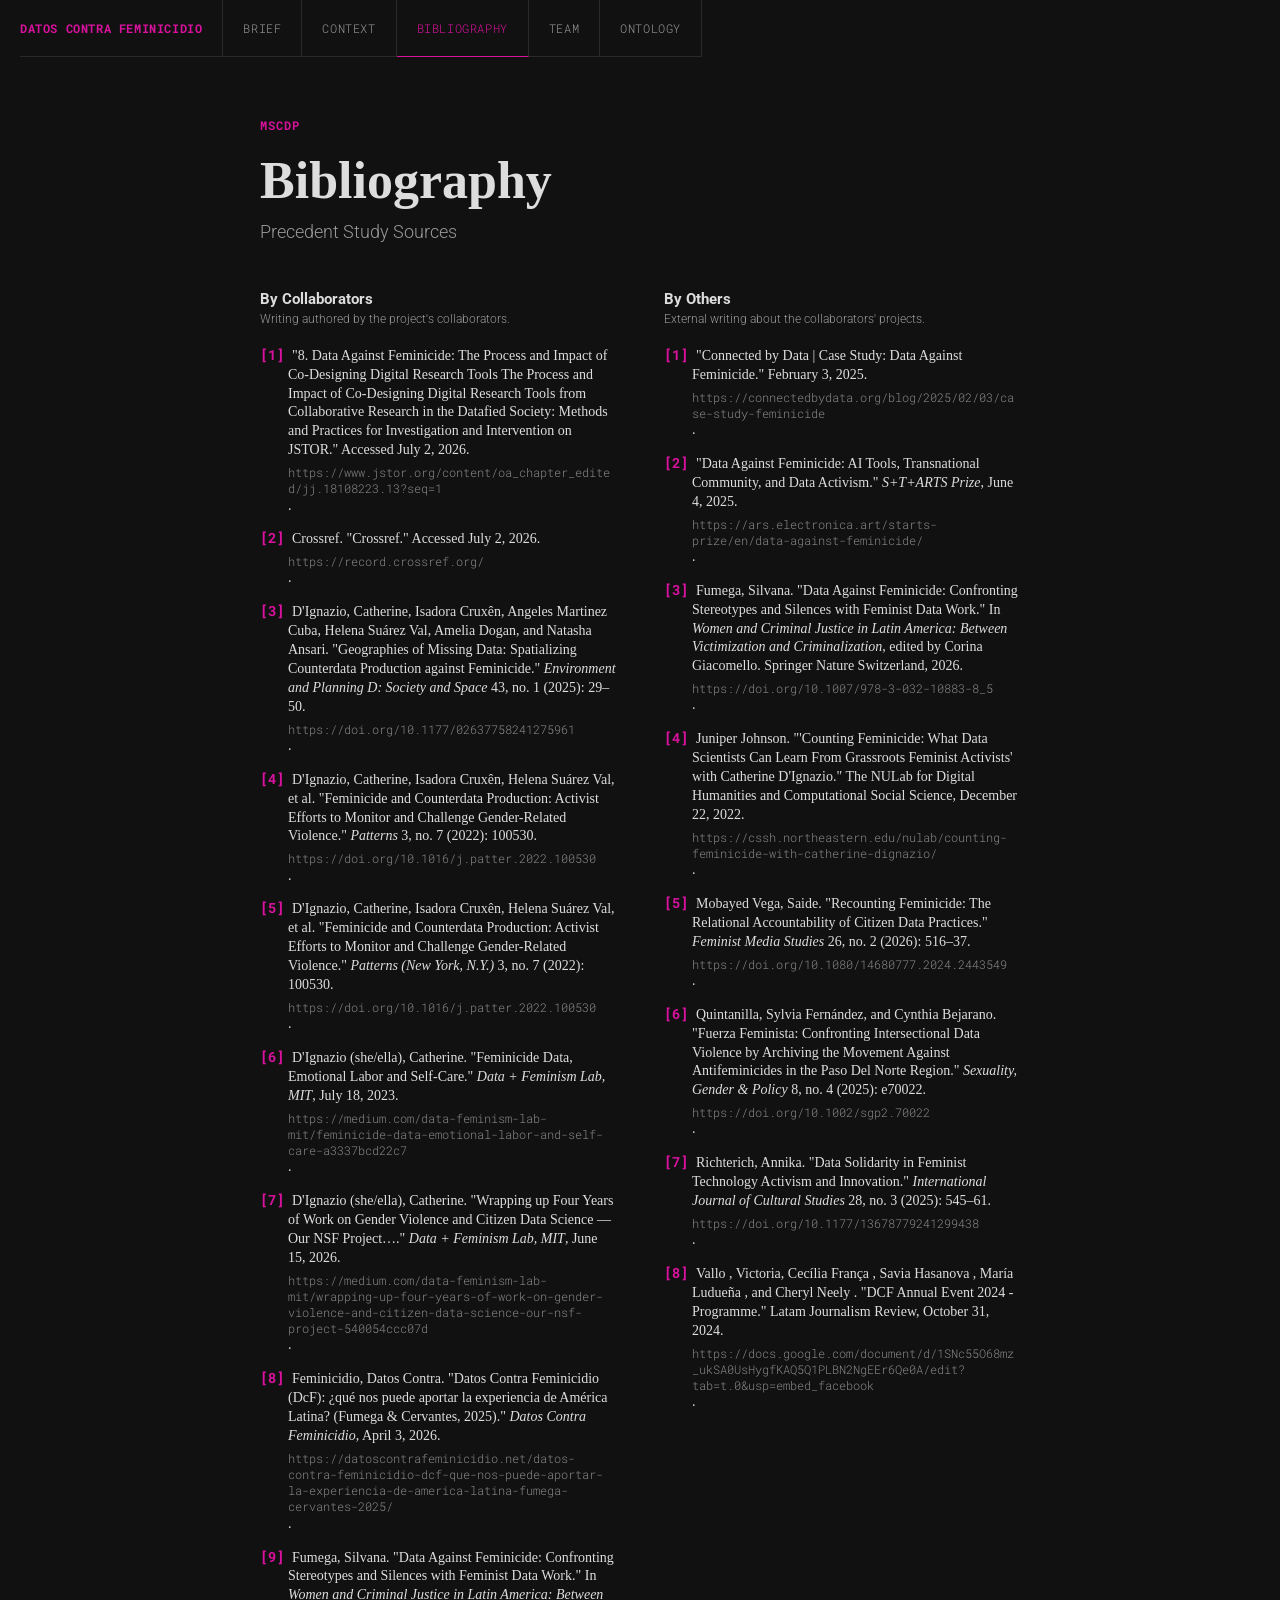
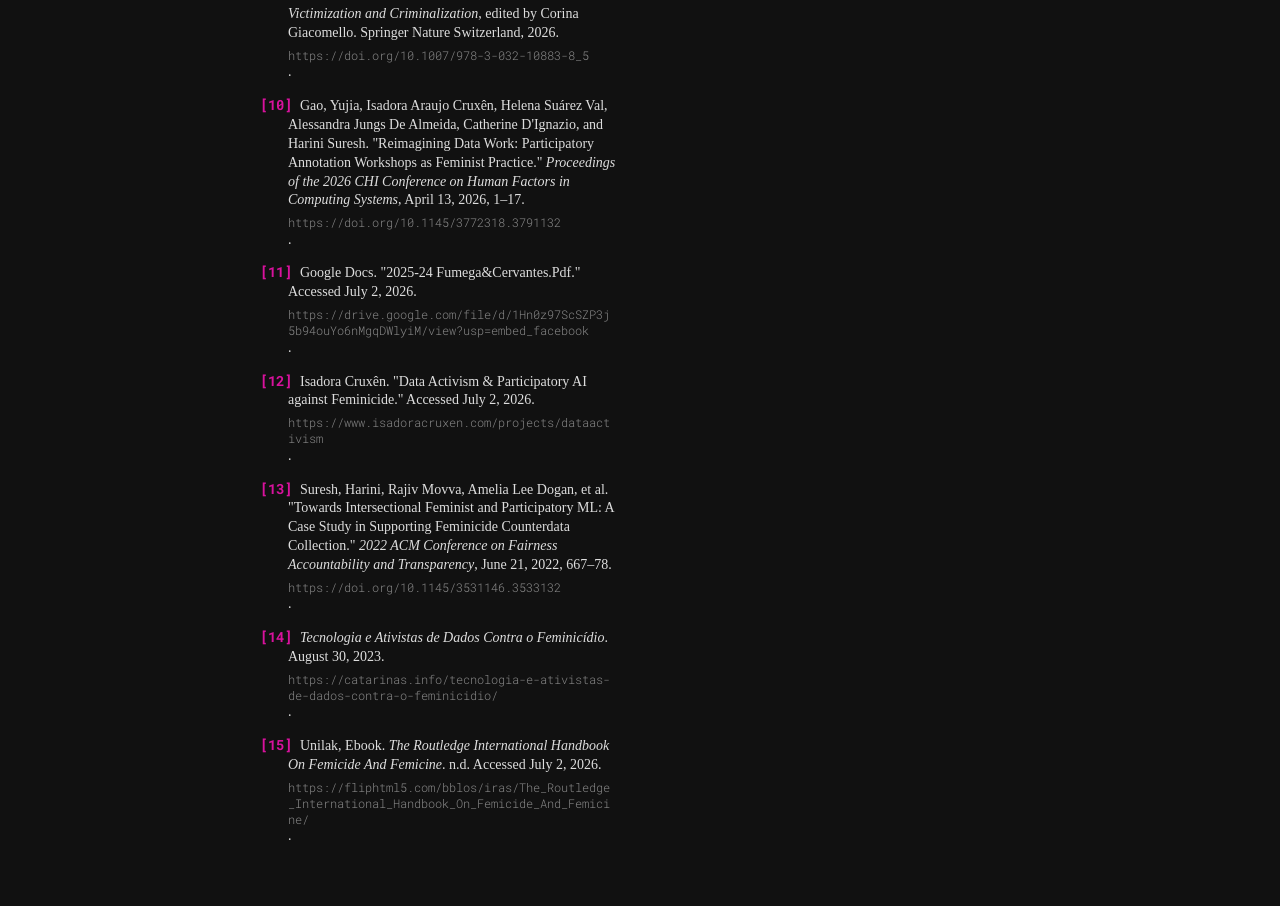
==== commit 8c418f82: "Added Ontology and updated code to suit" ====
--- a/bibliography.html
+++ b/bibliography.html
@@ -16,6 +16,7 @@
             <a href="context.html">Context</a>
             <a href="bibliography.html" class="active" aria-current="page">Bibliography</a>  <!-- class="active" highlights this tab; aria-current tells screen readers it's the current page -->
             <a href="team.html">Team</a>
+            <a href="ontology.html">Ontology</a>
         </nav>
     </header>
 
--- a/style.css
+++ b/style.css
@@ -8,7 +8,7 @@
   font-family: 'Roboto', sans-serif;  /* Set the font to Roboto, with sans-serif as backup */
   font-weight: 300;                   /* Set default text thickness to light */
   background-color: #111;             /* Set background color to near-black */
-  color: rgb(255, 255, 255);           /* Set text color to white */
+  color: #ddd;                         /* Set default text color to soft white */
   margin: 0;                          /* Remove default spacing around the body */
   padding: 0;                         /* Remove default internal spacing */
 }
@@ -27,7 +27,7 @@
 
 header .left {                       /* Target the left project label */
   padding: 20px 20px 20px 0;          /* Add spacing around the label */
-  border-bottom: 2px solid #2a2a2a;   /* Draw the grey line under the label */
+  border-bottom: 1px solid #2a2a2a;   /* Draw the grey line under the label */
   color: rgb(216, 18, 157);           /* Set label color to pink */
   font-weight: 700;                   /* Make the label bold */
 }
@@ -41,7 +41,7 @@
 header .right a {                    /* Target each nav tab */
   padding: 20px;                      /* Add spacing inside each tab */
   border-right: 1px solid #2a2a2a;    /* Draw a divider line after each tab */
-  border-bottom: 2px solid #2a2a2a;   /* Draw the grey line under each tab (lines up with the label's line) */
+  border-bottom: 1px solid #2a2a2a;   /* Draw the grey line under each tab (lines up with the label's line) */
   color: #999;                        /* Set inactive tab color to muted grey */
   text-decoration: none;              /* Remove the default underline */
 }
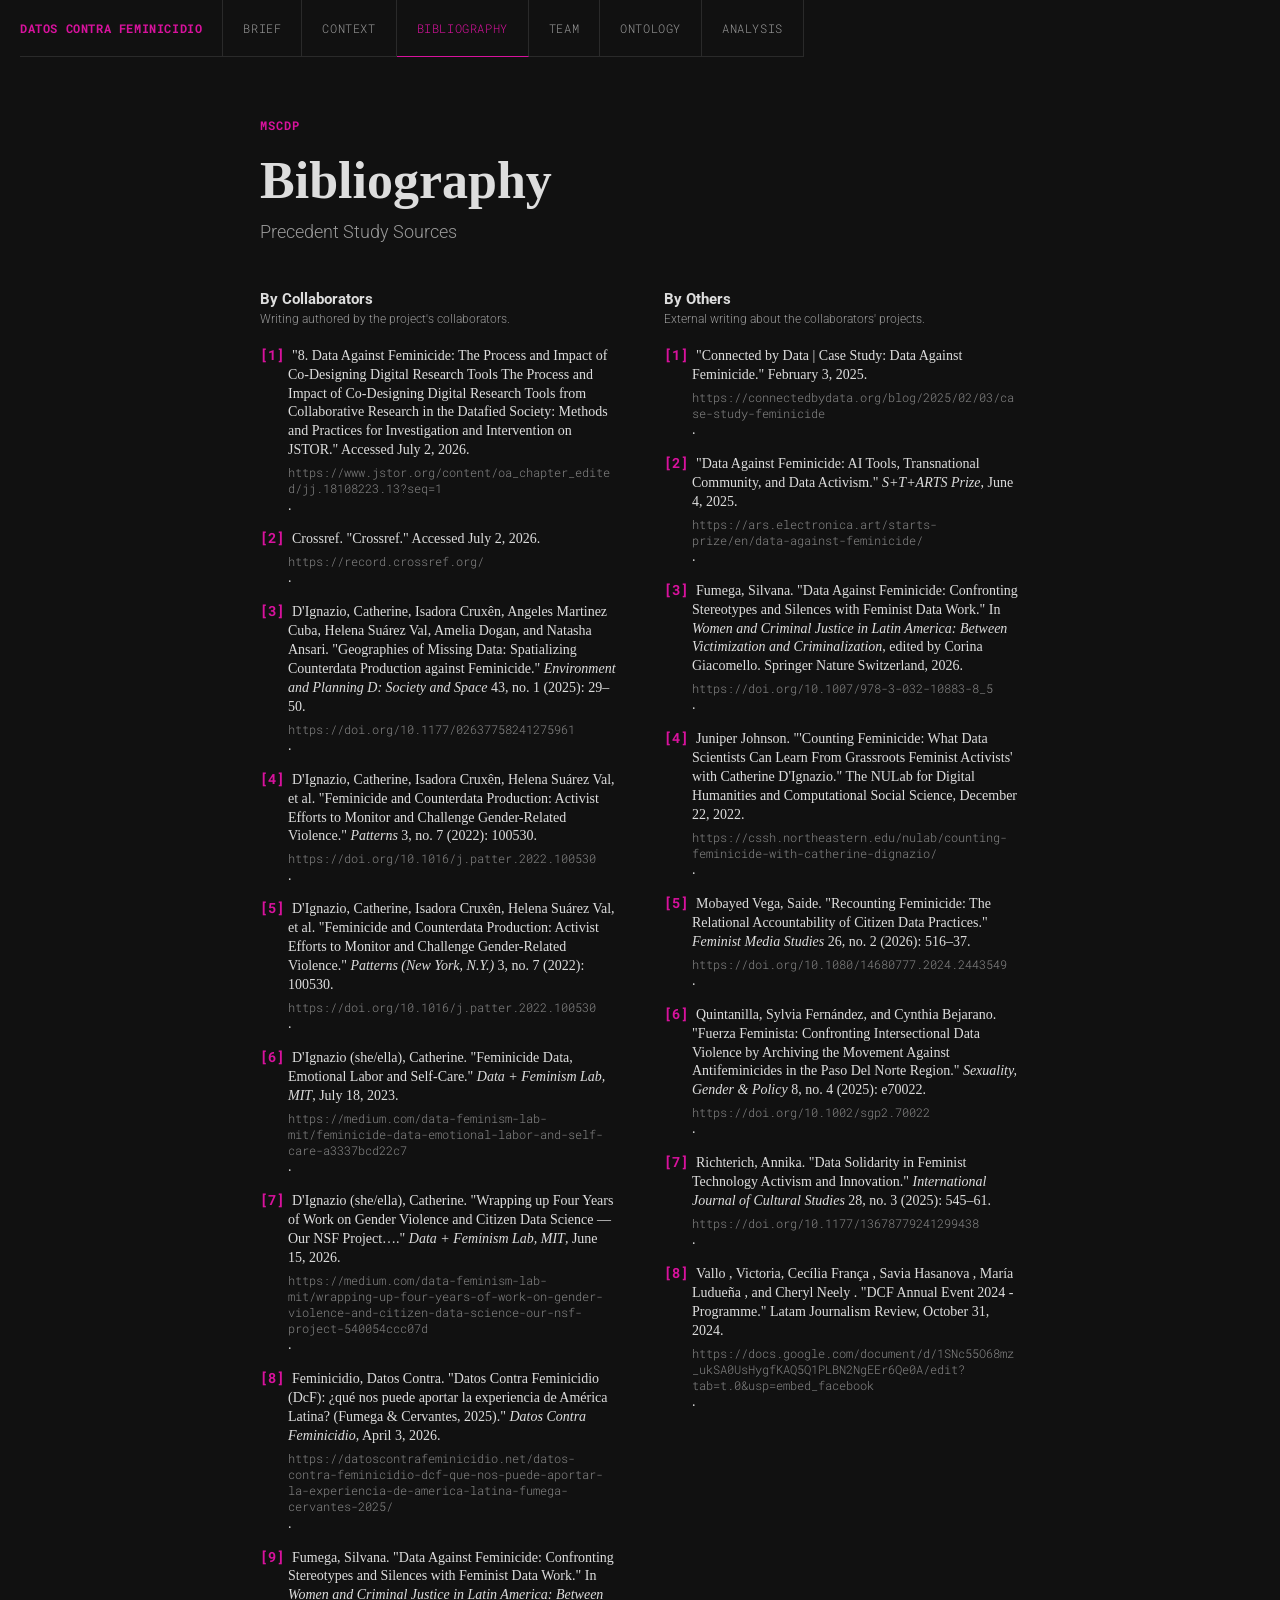
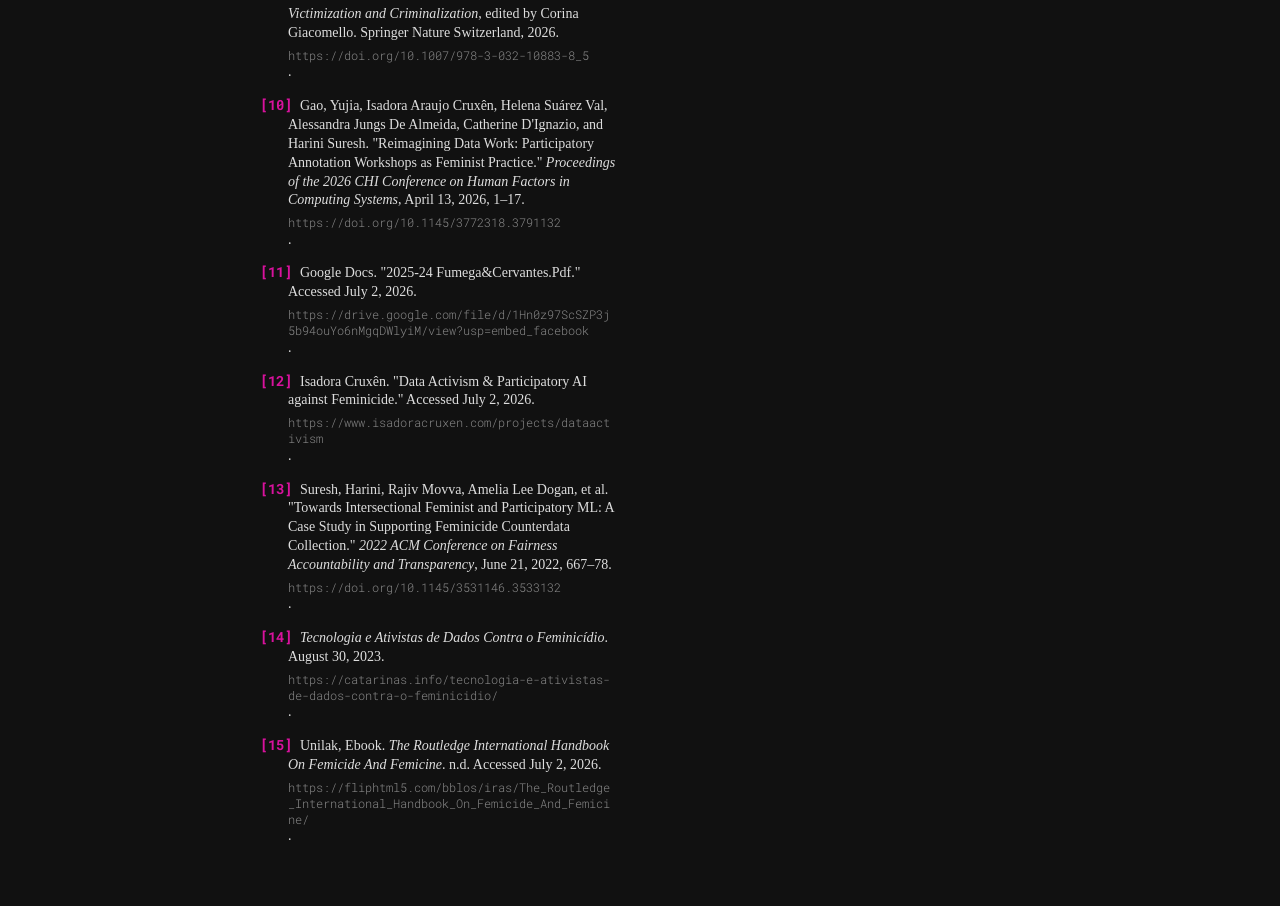
==== commit 458a88ff: "Adding visual analysis pages" ====
--- a/bibliography.html
+++ b/bibliography.html
@@ -17,6 +17,7 @@
             <a href="bibliography.html" class="active" aria-current="page">Bibliography</a>  <!-- class="active" highlights this tab; aria-current tells screen readers it's the current page -->
             <a href="team.html">Team</a>
             <a href="ontology.html">Ontology</a>
+            <a href="visual-analysis.html">Analysis</a>
         </nav>
     </header>
 
--- a/style.css
+++ b/style.css
@@ -295,6 +295,83 @@
   margin-bottom: 0;                    /* Remove the extra space after the last entry */
 }
 
+/* Visual analysis: reference figures */
+
+.palette-figures {                   /* Target the wrapper holding the reference images */
+  display: grid;                      /* Arrange the figures side by side */
+  grid-template-columns: 1fr 1fr;     /* Create 2 equal-width columns */
+  gap: 24px;                          /* Add space between the figures */
+  margin: 24px 0;                     /* Add space above/below the wrapper */
+}
+
+.palette-figure {                    /* Target each individual figure */
+  margin: 0;                          /* Remove the default figure margin */
+}
+
+.palette-figure img {                /* Target the reference image itself */
+  display: block;                     /* Remove the small gap browsers add under inline images */
+  width: 100%;                        /* Fill the figure's width */
+  border: 1px solid #2a2a2a;          /* Add a thin border, matching the site's divider color */
+  border-radius: 8px;                 /* Round the corners slightly */
+}
+
+.palette-figure figcaption {         /* Target the caption under the image */
+  margin-top: 8px;                    /* Add space above the caption */
+  font-size: 12px;                    /* Set font size to 12 pixels */
+  color: #999;                        /* Set text color to muted grey */
+  line-height: 1.5;                   /* Add breathing room between lines */
+}
+
+/* Visual analysis: palette swatches */
+
+.palette-group-label {               /* Target the small label above each palette row, e.g. "Primary brand colors" */
+  font-family: 'Roboto Mono', monospace;  /* Match the site's monospace labels */
+  font-size: 12px;                    /* Set font size to 12 pixels */
+  font-weight: 700;                   /* Make the label bold */
+  color: #999;                        /* Set text color to muted grey */
+  letter-spacing: 0.05em;             /* Add slight space between letters */
+  text-transform: uppercase;          /* Convert the label to all capital letters */
+  margin: 32px 0 12px 0;              /* Add space above and below */
+}
+
+.palette-grid {                       /* Target the grid holding one row of swatches */
+  display: grid;                      /* Arrange the swatches into a grid */
+  grid-template-columns: repeat(auto-fill, minmax(140px, 1fr));  /* Fit as many 140px+ columns as will fit */
+  gap: 16px;                          /* Add space between swatches */
+}
+
+.palette-swatch {                    /* Target each individual color card */
+  border: 1px solid #2a2a2a;          /* Add a thin border, matching the site's divider color */
+  border-radius: 8px;                 /* Round the corners slightly */
+  overflow: hidden;                   /* Keep the color chip inside the rounded corners */
+  background-color: #1a1a1a;          /* Set a slightly lighter background than the page */
+}
+
+.palette-chip {                      /* Target the solid color block at the top of each card */
+  height: 72px;                       /* Set a fixed height for the color block */
+}
+
+.palette-chip--short {               /* Target a shorter color block, used for the neutrals row */
+  height: 48px;                       /* Reduce the height */
+}
+
+.palette-meta {                      /* Target the text area below the color block */
+  padding: 10px 12px;                 /* Add spacing inside */
+}
+
+.palette-name {                      /* Target the color's name, e.g. "Coral Red" */
+  font-size: 13px;                    /* Set font size to 13 pixels */
+  font-weight: 700;                   /* Make the text bold */
+  margin: 0 0 2px 0;                  /* Add small space below only */
+}
+
+.palette-hex {                       /* Target the hex/rgb value line */
+  font-family: 'Roboto Mono', monospace;  /* Give the value a monospace look */
+  font-size: 11px;                    /* Set font size to 11 pixels */
+  color: #999;                        /* Set text color to muted grey */
+  margin: 0;                          /* Remove default paragraph spacing */
+}
+
 /* Mobile */
 
 @media (max-width: 640px) {          /* Apply these styles only on screens 640px wide or smaller */
@@ -324,4 +401,8 @@
     grid-template-columns: 1fr;       /* Switch to a single column */
     gap: 40px;                        /* Add space between the stacked columns */
   }
-}
+
+  .palette-figures {                  /* Target the reference image grid on small screens */
+    grid-template-columns: 1fr;       /* Switch to a single column */
+  }
+}
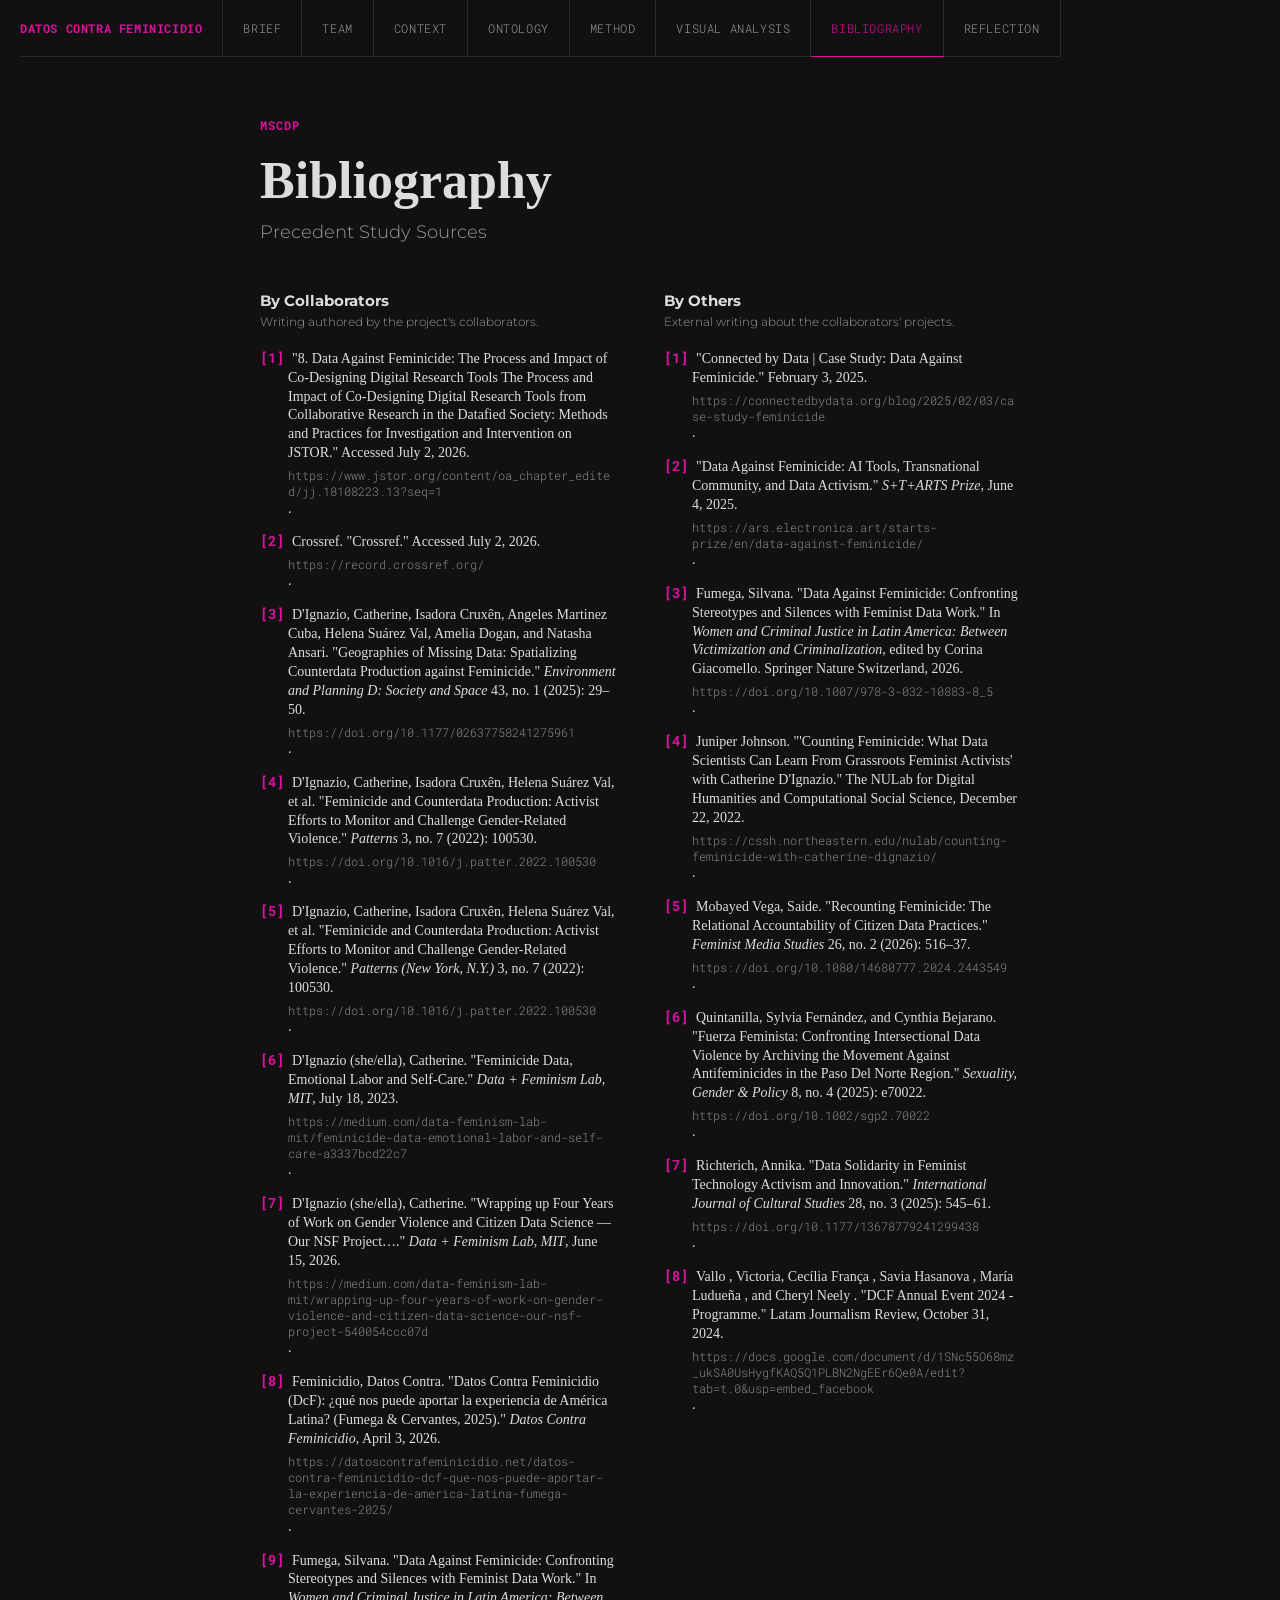
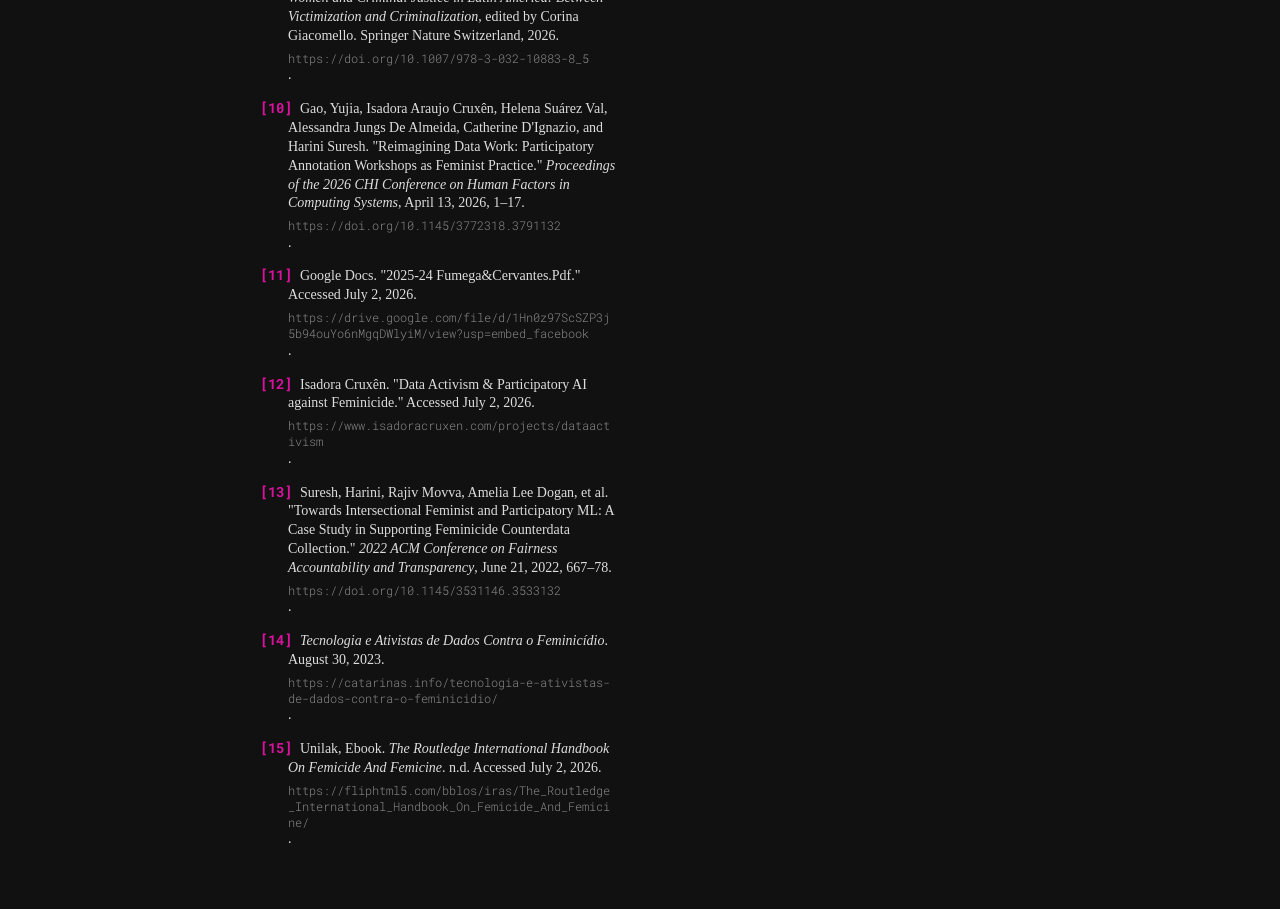
==== commit 1c52d07b: "Whole Overhaul redoing font, adding diagrams, adding reflection page" ====
--- a/bibliography.html
+++ b/bibliography.html
@@ -4,20 +4,22 @@
     <meta charset="UTF-8">             <!-- Sets character encoding for special characters -->
     <meta name="viewport" content="width=device-width, initial-scale=1.0">  <!-- Makes layout responsive on mobile -->
     <title>Data Against Feminicide — Bibliography</title>  <!-- Title shown in the browser tab -->
-    <link href="https://fonts.googleapis.com/css2?family=Roboto:wght@300;400;700&family=Roboto+Mono:wght@400;700&display=swap" rel="stylesheet">  <!-- Load Google Fonts (Roboto + Roboto Mono) -->
+    <link href="https://fonts.googleapis.com/css2?family=Montserrat:wght@300;400;700&family=Roboto+Mono:wght@400;700&display=swap" rel="stylesheet">  <!-- Load Google Fonts (Montserrat + Roboto Mono) -->
     <link rel="stylesheet" href="style.css">  <!-- Link to our CSS file for styling -->
 </head>
 <body>
     <!-- Header -->
     <header>
         <div class="left">Datos Contra Feminicidio</div>  <!-- Left side of header with institution name -->
-        <nav class="right">                      <!-- Right side navigation between the site's 4 pages -->
+        <nav class="right">                      <!-- Right side navigation between the site's pages -->
             <a href="index.html">Brief</a>
+            <a href="team.html">Team</a>
             <a href="context.html">Context</a>
+            <a href="ontology.html">Ontology</a>
+            <a href="method.html">Method</a>
+            <a href="visual-analysis.html">Visual Analysis</a>
             <a href="bibliography.html" class="active" aria-current="page">Bibliography</a>  <!-- class="active" highlights this tab; aria-current tells screen readers it's the current page -->
-            <a href="team.html">Team</a>
-            <a href="ontology.html">Ontology</a>
-            <a href="visual-analysis.html">Analysis</a>
+            <a href="reflection.html">Reflection</a>
         </nav>
     </header>
 
--- a/style.css
+++ b/style.css
@@ -1,11 +1,11 @@
-@import url('https://fonts.googleapis.com/css2?family=Roboto:wght@300;400;700&family=Roboto+Mono:wght@400;700&display=swap');  /* Import Google Fonts */
+@import url('https://fonts.googleapis.com/css2?family=Montserrat:wght@300;400;700&family=Roboto+Mono:wght@400;700&display=swap');  /* Import Google Fonts */
 
 * {                                  /* Target every element on the page */
   box-sizing: border-box;             /* Include padding/border in an element's width instead of adding to it */
 }
 
 body {                              /* Target the entire page body */
-  font-family: 'Roboto', sans-serif;  /* Set the font to Roboto, with sans-serif as backup */
+  font-family: 'Montserrat', sans-serif;  /* Set the font to Montserrat, with sans-serif as backup */
   font-weight: 300;                   /* Set default text thickness to light */
   background-color: #111;             /* Set background color to near-black */
   color: #ddd;                         /* Set default text color to soft white */
@@ -224,6 +224,27 @@
   color: #555;                        /* Set text color to dim grey */
 }
 
+.prompt-text {                       /* Target the guiding question under a section title */
+  font-size: 13px;                    /* Set font size to 13 pixels */
+  font-style: italic;                 /* Italicize the text */
+  color: #999;                        /* Set text color to muted grey */
+  margin: -8px 0 16px 0;              /* Pull up under the section title, add space below */
+  line-height: 1.5;                   /* Add breathing room between lines */
+}
+
+.reference-points {                  /* Target the list of factual anchors under a prompt */
+  margin: 0 0 20px 0;                 /* Add space below only */
+  padding-left: 20px;                 /* Keep default bullet indent */
+  font-size: 13px;                    /* Set font size to 13 pixels */
+  font-weight: 300;                   /* Make the text light */
+  color: #999;                        /* Set text color to muted grey */
+  line-height: 1.6;                   /* Add breathing room between lines */
+}
+
+.reference-points li {               /* Target each reference point */
+  margin-bottom: 6px;                 /* Add space below each item */
+}
+
 /* Callout box */
 
 .callout {                           /* Target a highlighted callout box, e.g. a "Note" */
@@ -308,6 +329,12 @@
   margin: 0;                          /* Remove the default figure margin */
 }
 
+.palette-figure-stack {              /* Target a column that stacks two figures on top of each other */
+  display: flex;                      /* Lay the figures out in a column */
+  flex-direction: column;             /* Stack them top to bottom */
+  gap: 24px;                          /* Add space between the stacked figures */
+}
+
 .palette-figure img {                /* Target the reference image itself */
   display: block;                     /* Remove the small gap browsers add under inline images */
   width: 100%;                        /* Fill the figure's width */
